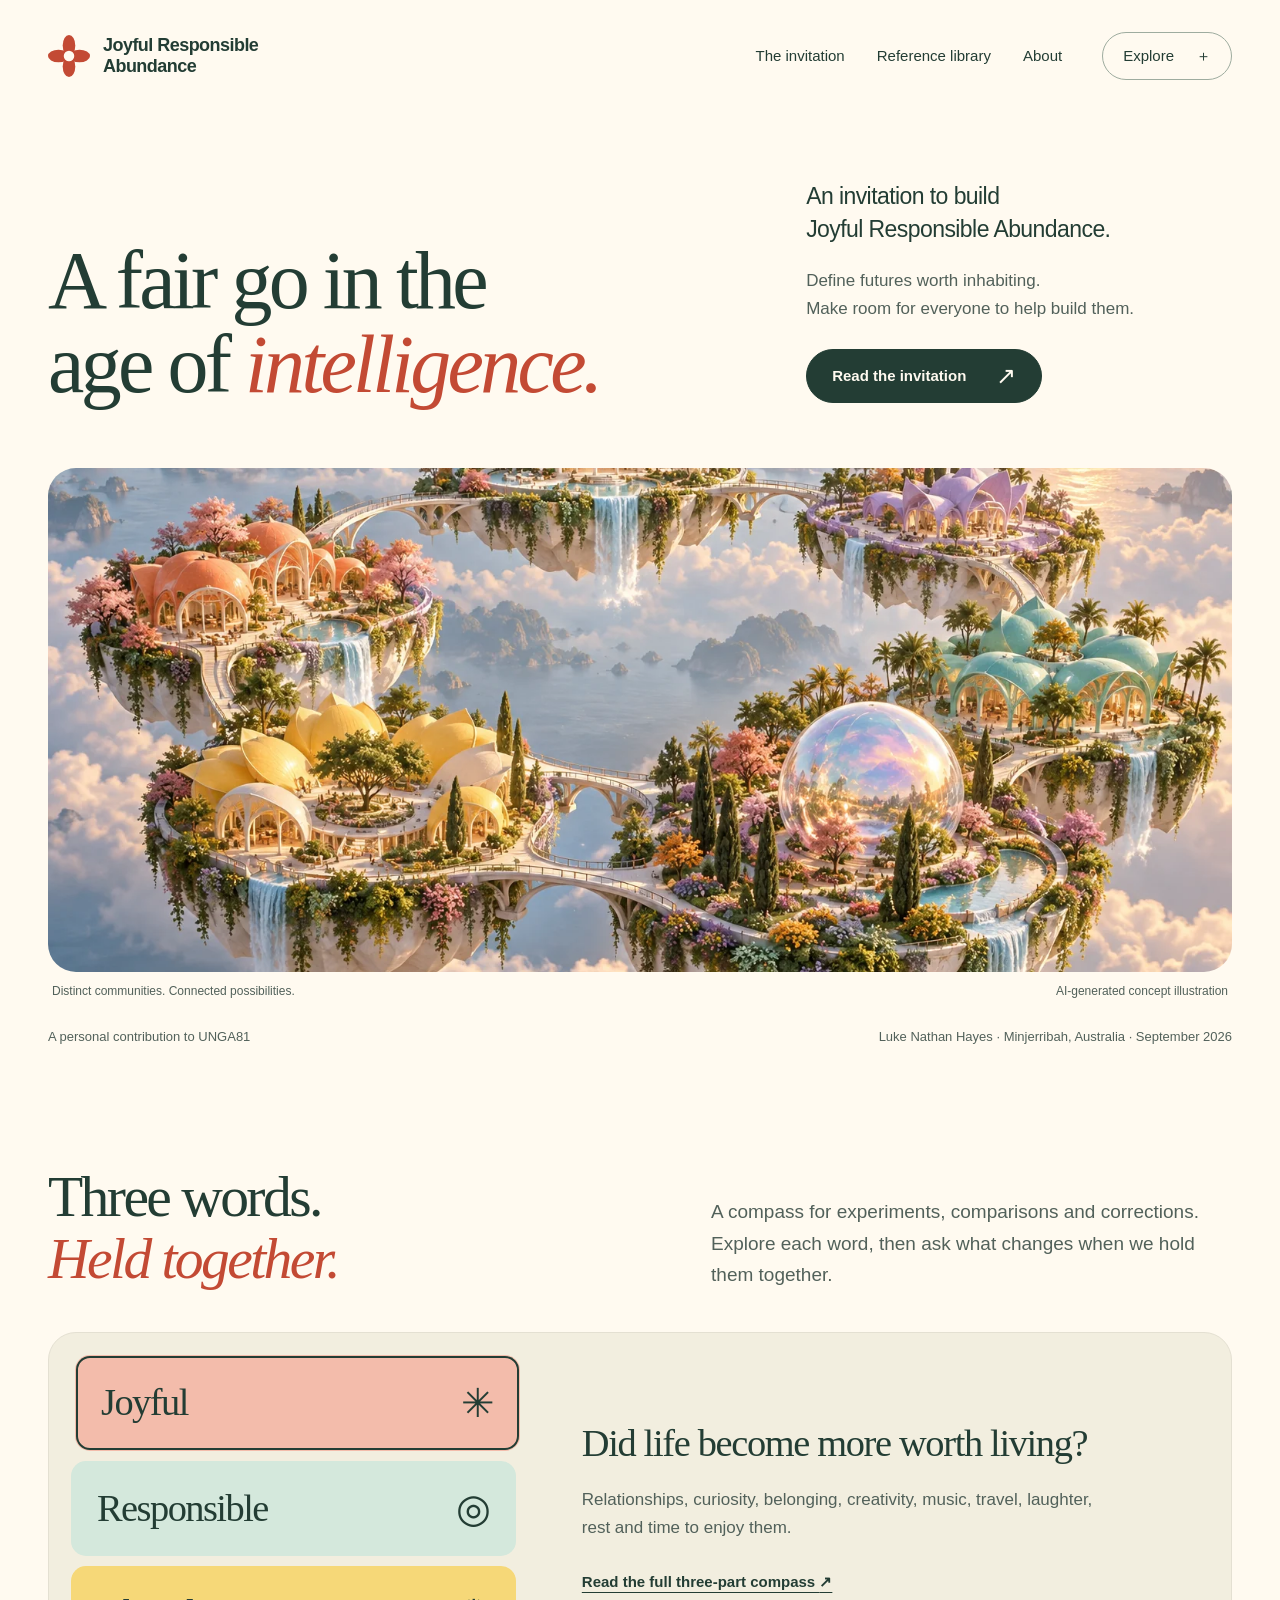
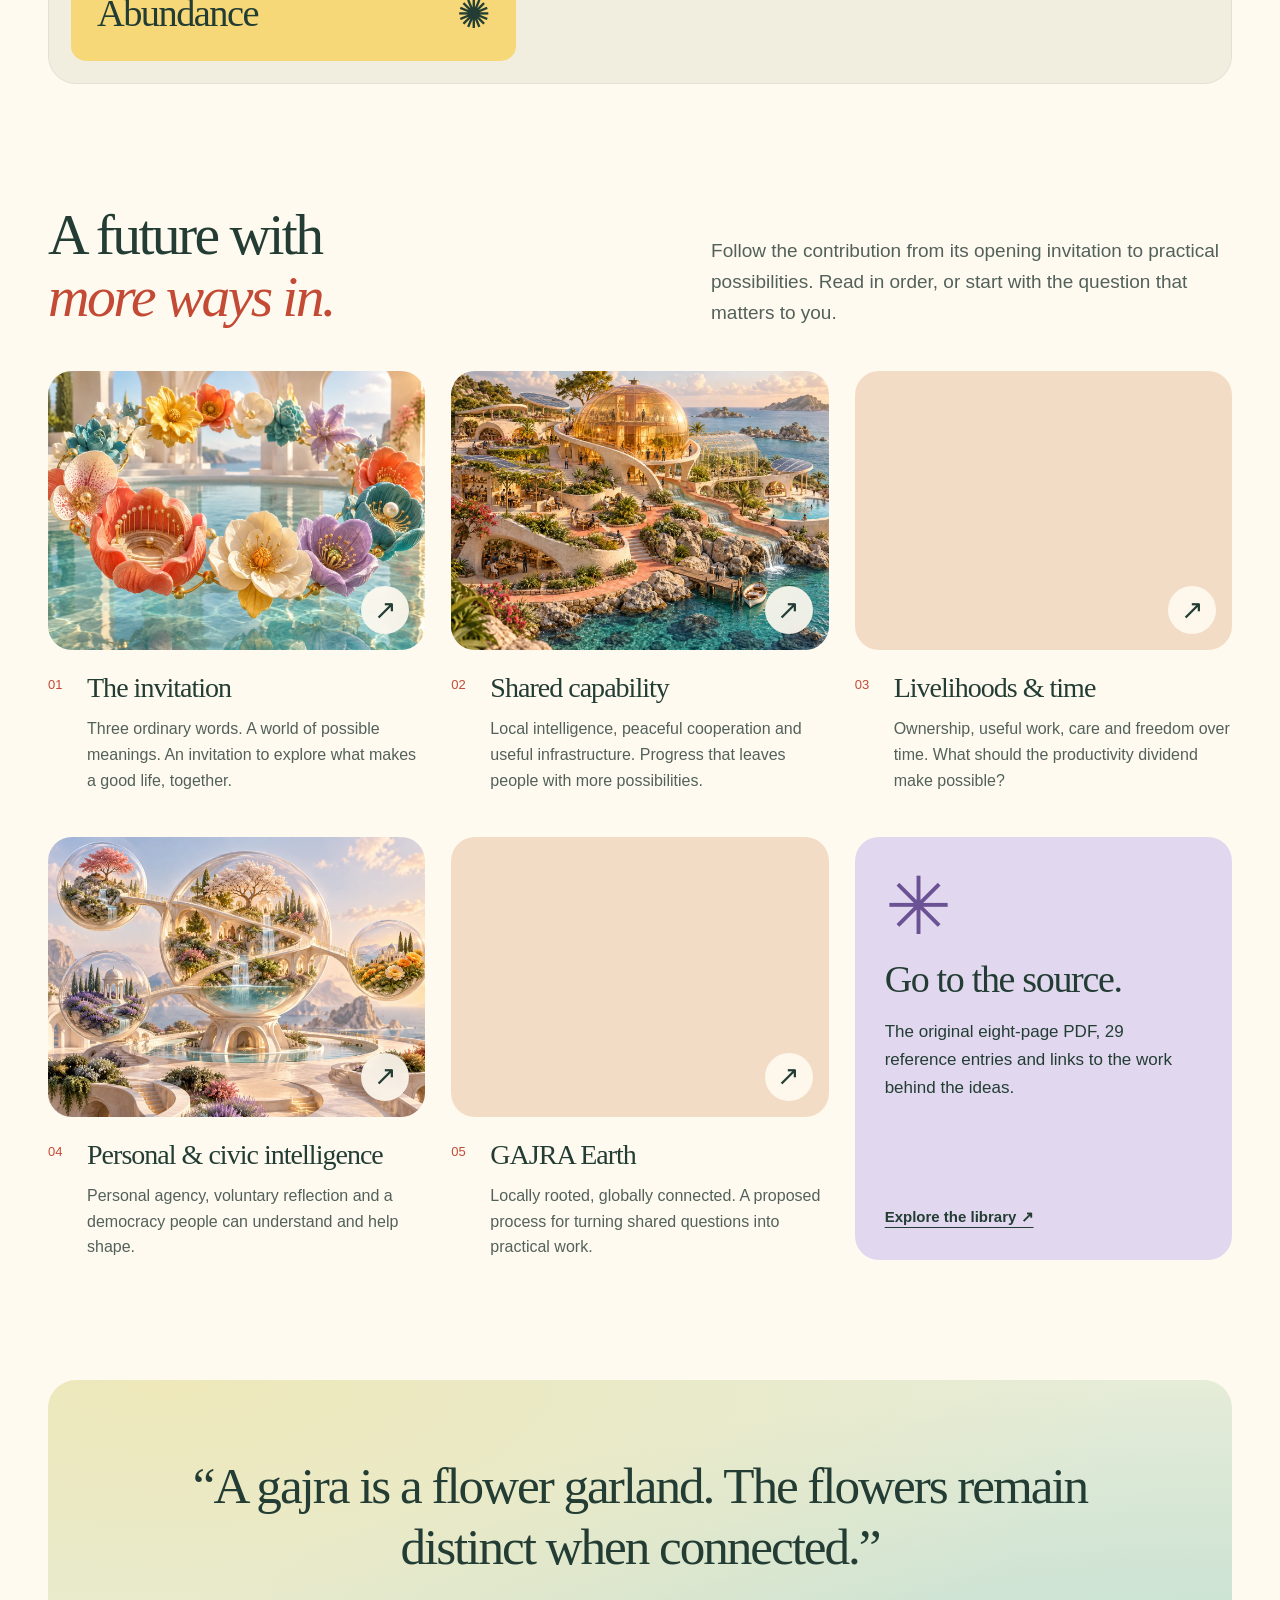
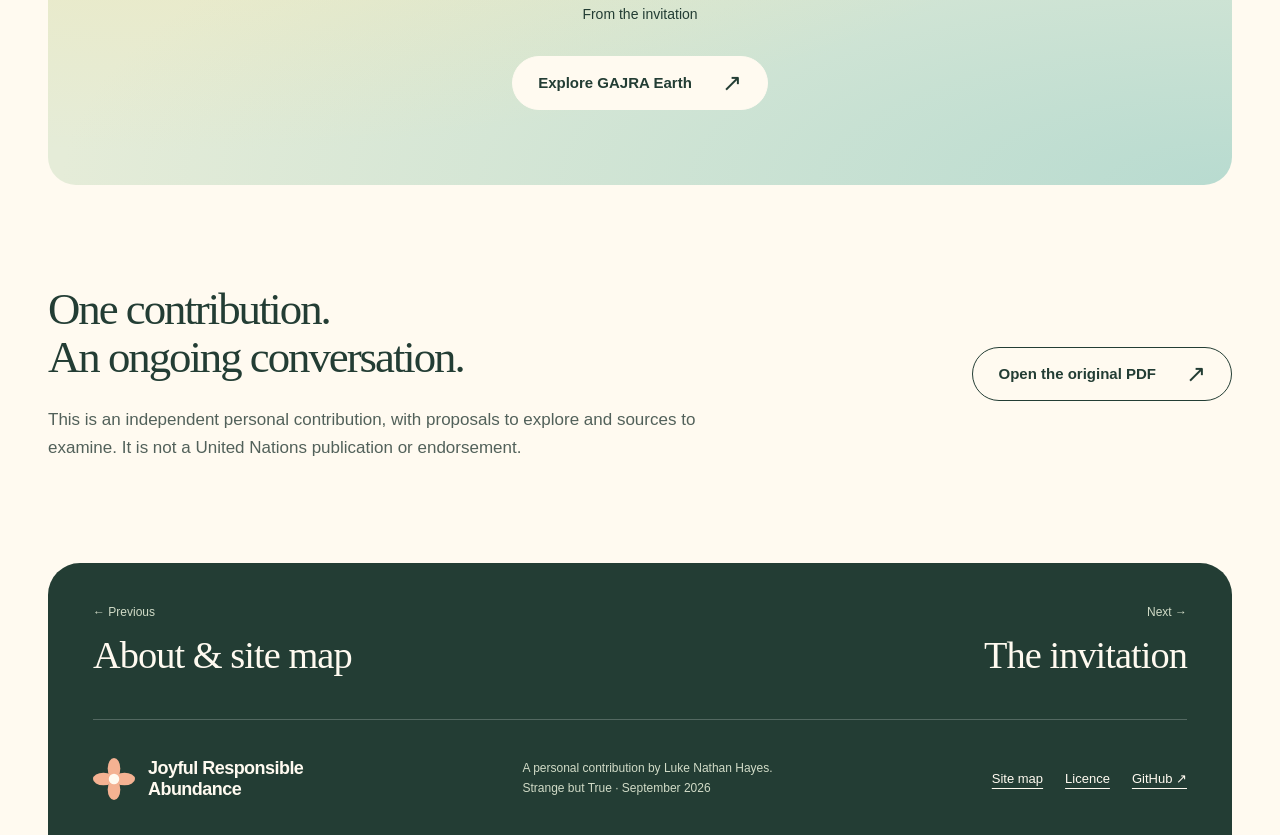
==== index.html @ e9eda37c "Build eight-page illustrated edition and searchable reference library" ====
<!doctype html>
<html lang="en-AU"><head><meta charset="utf-8"><meta name="viewport" content="width=device-width, initial-scale=1"><meta name="theme-color" content="#fffaf0"><title>A fair go in the age of intelligence | Joyful Responsible Abundance</title><meta name="description" content="An invitation to build Joyful Responsible Abundance. A personal contribution to UNGA81 by Luke Nathan Hayes."><link rel="canonical" href="https://auraofintelligence.github.io/UNGA81-Luke-Hayes/"><meta property="og:type" content="website"><meta property="og:title" content="A fair go in the age of intelligence"><meta property="og:description" content="An invitation to build Joyful Responsible Abundance. A personal contribution to UNGA81 by Luke Nathan Hayes."><meta property="og:url" content="https://auraofintelligence.github.io/UNGA81-Luke-Hayes/"><meta property="og:image" content="https://auraofintelligence.github.io/UNGA81-Luke-Hayes/assets/images/social.jpg"><meta property="og:image:alt" content="An imagined garland of garden islands connected by bridges"><meta name="twitter:card" content="summary_large_image"><link rel="icon" href="assets/favicon.svg" type="image/svg+xml"><link rel="stylesheet" href="assets/site.css"><script src="assets/site.js" defer></script><script type="application/ld+json">{"@context": "https://schema.org", "@type": "WebPage", "name": "A fair go in the age of intelligence", "url": "https://auraofintelligence.github.io/UNGA81-Luke-Hayes/index.html", "description": "An invitation to build Joyful Responsible Abundance. A personal contribution to UNGA81 by Luke Nathan Hayes.", "inLanguage": "en-AU", "author": {"@type": "Person", "name": "Luke Nathan Hayes"}, "isPartOf": {"@type": "WebSite", "name": "Joyful Responsible Abundance", "url": "https://auraofintelligence.github.io/UNGA81-Luke-Hayes/"}}</script></head><body id="top" class="page-index"><a class="skip-link" href="#main">Skip to content</a><div class="reading-progress" aria-hidden="true"></div><header class="site-header wrap"><a class="brand" href="index.html" aria-label="Joyful Responsible Abundance home"><svg viewBox="0 0 40 40" aria-hidden="true"><g fill="currentColor"><ellipse cx="20" cy="10" rx="6" ry="10"/><ellipse cx="20" cy="30" rx="6" ry="10"/><ellipse cx="10" cy="20" rx="10" ry="6"/><ellipse cx="30" cy="20" rx="10" ry="6"/></g><circle cx="20" cy="20" r="5" fill="#fffaf0"/></svg><span>Joyful Responsible<br>Abundance</span></a><nav class="desktop-nav" aria-label="Main"><a href="invitation.html" >The invitation</a><a href="library.html" >Reference library</a><a href="about.html" >About</a></nav><details class="site-menu"><summary>Explore <span aria-hidden="true">＋</span></summary><nav aria-label="All pages"><a href="index.html" aria-current="page">Overview</a><a href="invitation.html">The invitation</a><a href="capability.html">Shared capability</a><a href="livelihoods.html">Livelihoods &amp; time</a><a href="intelligence.html">Personal &amp; civic intelligence</a><a href="futures.html">GAJRA Earth</a><a href="library.html">Reference library</a><a href="about.html">About &amp; site map</a></nav></details></header><main id="main"><section class="home-intro wrap"><div><h1>A fair go in the<br>age of <em>intelligence.</em></h1></div><div class="intro-note"><p class="lead">An invitation to build<br><strong>Joyful Responsible Abundance.</strong></p><p>Define futures worth inhabiting.<br>Make room for everyone to help build them.</p><a class="button" href="invitation.html">Read the invitation <span aria-hidden="true">↗</span></a></div></section><figure class="hero-art wrap home-art"><img class="" src="assets/images/index-1536.webp" srcset="assets/images/index-768.webp 768w, assets/images/index-1536.webp 1536w" sizes="(max-width: 760px) 100vw, 92vw" width="1536" height="1024" alt="Imagined garden islands linked by flowing bridges around a luminous sphere, in a calm sunlit sea." fetchpriority="high" decoding="async"><figcaption><span>Distinct communities. Connected possibilities.</span><span>AI-generated concept illustration</span></figcaption></figure><div class="byline wrap"><span>A personal contribution to UNGA81</span><span>Luke Nathan Hayes · Minjerribah, Australia · September 2026</span></div><section class="compass-section wrap" aria-labelledby="compass-title"><div class="section-heading"><h2 id="compass-title">Three words.<br><em>Held together.</em></h2><p>A compass for experiments, comparisons and corrections. Explore each word, then ask what changes when we hold them together.</p></div><div class="compass"><div class="compass-controls" aria-label="Explore the three words"><button class="compass-button joyful" data-word="joyful" aria-pressed="true">Joyful <span aria-hidden="true">✳</span></button><button class="compass-button responsible" data-word="responsible" aria-pressed="false">Responsible <span aria-hidden="true">◎</span></button><button class="compass-button abundance" data-word="abundance" aria-pressed="false">Abundance <span aria-hidden="true">✺</span></button></div><div class="compass-answer" aria-live="polite"><p id="compass-question">Did life become more worth living?</p><p id="compass-detail">Relationships, curiosity, belonging, creativity, music, travel, laughter, rest and time to enjoy them.</p><a class="text-link" href="invitation.html#a-three-part-compass">Read the full three-part compass <span aria-hidden="true">↗</span></a></div></div><noscript><p>Responsible: did we take responsibility for the consequences? Abundance: did useful capability become more abundant and more widely shared?</p></noscript></section><section class="wrap journey" id="explore"><div class="section-heading"><h2>A future with<br><em>more ways in.</em></h2><p>Follow the contribution from its opening invitation to practical possibilities. Read in order, or start with the question that matters to you.</p></div><div class="chapter-grid"><a class="chapter-card" href="invitation.html"><div class="card-art"><img class="" src="assets/images/invitation-1536.webp" srcset="assets/images/invitation-768.webp 768w, assets/images/invitation-1536.webp 1536w" sizes="(max-width: 760px) 100vw, 92vw" width="1536" height="1024" alt="A garland of distinct coral, yellow, white, turquoise and lilac flowers suspended above water." loading="lazy" decoding="async"><span class="circle-arrow" aria-hidden="true">↗</span></div><div class="card-copy"><span class="chapter-number">01</span><h3>The invitation</h3><p>Three ordinary words. A world of possible meanings. An invitation to explore what makes a good life, together.</p></div></a><a class="chapter-card" href="capability.html"><div class="card-art"><img class="" src="assets/images/capability-1536.webp" srcset="assets/images/capability-768.webp 768w, assets/images/capability-1536.webp 1536w" sizes="(max-width: 760px) 100vw, 92vw" width="1536" height="1024" alt="An imagined coastal computing pavilion beside greenhouses, gardens and pools connected by warm-water channels." loading="lazy" decoding="async"><span class="circle-arrow" aria-hidden="true">↗</span></div><div class="card-copy"><span class="chapter-number">02</span><h3>Shared capability</h3><p>Local intelligence, peaceful cooperation and useful infrastructure. Progress that leaves people with more possibilities.</p></div></a><a class="chapter-card" href="livelihoods.html"><div class="card-art"><img class="" src="assets/images/livelihoods-1536.webp" srcset="assets/images/livelihoods-768.webp 768w, assets/images/livelihoods-1536.webp 1536w" sizes="(max-width: 760px) 100vw, 92vw" width="1536" height="1024" alt="A joyful imagined neighbourhood with a workshop, garden, shared table and a golden wheel marking time." loading="lazy" decoding="async"><span class="circle-arrow" aria-hidden="true">↗</span></div><div class="card-copy"><span class="chapter-number">03</span><h3>Livelihoods &amp; time</h3><p>Ownership, useful work, care and freedom over time. What should the productivity dividend make possible?</p></div></a><a class="chapter-card" href="intelligence.html"><div class="card-art"><img class="" src="assets/images/intelligence-1536.webp" srcset="assets/images/intelligence-768.webp 768w, assets/images/intelligence-1536.webp 1536w" sizes="(max-width: 760px) 100vw, 92vw" width="1536" height="1024" alt="Separate transparent spheres containing gardens and community spaces, connected by delicate pathways." loading="lazy" decoding="async"><span class="circle-arrow" aria-hidden="true">↗</span></div><div class="card-copy"><span class="chapter-number">04</span><h3>Personal &amp; civic intelligence</h3><p>Personal agency, voluntary reflection and a democracy people can understand and help shape.</p></div></a><a class="chapter-card" href="futures.html"><div class="card-art"><img class="" src="assets/images/futures-1536.webp" srcset="assets/images/futures-768.webp 768w, assets/images/futures-1536.webp 1536w" sizes="(max-width: 760px) 100vw, 92vw" width="1536" height="1024" alt="Three colourful arches in a coastal amphitheatre where people gather among flowers." loading="lazy" decoding="async"><span class="circle-arrow" aria-hidden="true">↗</span></div><div class="card-copy"><span class="chapter-number">05</span><h3>GAJRA Earth</h3><p>Locally rooted, globally connected. A proposed process for turning shared questions into practical work.</p></div></a><a class="library-card" href="library.html"><span class="big-flower" aria-hidden="true">✳</span><h3>Go to the source.</h3><p>The original eight-page PDF, 29 reference entries and links to the work behind the ideas.</p><span class="text-link">Explore the library ↗</span></a></div></section><section class="quote-panel wrap"><blockquote>“A gajra is a flower garland. The flowers remain distinct when connected.”</blockquote><p>From the invitation</p><a class="button pale" href="futures.html">Explore GAJRA Earth <span aria-hidden="true">↗</span></a></section><section class="source-strip wrap"><div><h2>One contribution.<br>An ongoing conversation.</h2><p>This is an independent personal contribution, with proposals to explore and sources to examine. It is not a United Nations publication or endorsement.</p></div><a class="button outline" href="documents/UNGA81_Joyful_Responsible_Abundance_Refined.pdf">Open the original PDF <span aria-hidden="true">↗</span></a></section></main><footer class="wrap footer"><nav class="page-turns" aria-label="Previous and next pages"><a href="about.html"><small>← Previous</small><span>About &amp; site map</span></a><a href="invitation.html"><small>Next →</small><span>The invitation</span></a></nav><div class="footer-base"><a class="brand" href="index.html"><svg viewBox="0 0 40 40" aria-hidden="true"><g fill="currentColor"><ellipse cx="20" cy="10" rx="6" ry="10"/><ellipse cx="20" cy="30" rx="6" ry="10"/><ellipse cx="10" cy="20" rx="10" ry="6"/><ellipse cx="30" cy="20" rx="10" ry="6"/></g><circle cx="20" cy="20" r="5" fill="#fffaf0"/></svg><span>Joyful Responsible<br>Abundance</span></a><p>A personal contribution by Luke Nathan Hayes.<br>Strange but True · September 2026</p><nav aria-label="Footer"><a href="about.html#site-map">Site map</a><a href="about.html#licence">Licence</a><a href="https://github.com/auraofintelligence/UNGA81-Luke-Hayes">GitHub ↗</a></nav></div></footer><a href="#top" class="back-top" aria-label="Back to top"><span aria-hidden="true">↑</span><span class="top-label">Top</span></a></body></html>
---- assets/site.css ----
@charset "UTF-8";
:root{--paper:#fffaf0;--ink:#233d34;--muted:#52615a;--coral:#c34a34;--yellow:#f6d878;--mint:#d4e8dc;--lilac:#e1d8ef;--line:#d9dbcc;--serif:Georgia,'Times New Roman',serif;--sans:'Segoe UI',Arial,sans-serif;--radius:28px}
*{box-sizing:border-box}html{scroll-behavior:smooth;scroll-padding-top:110px}body{margin:0;background:var(--paper);color:var(--ink);font:17px/1.65 var(--sans);-webkit-font-smoothing:antialiased}a{color:inherit;text-underline-offset:5px;text-decoration-thickness:1px}a:hover{text-decoration-color:var(--coral)}button,input,select{font:inherit}button,summary{cursor:pointer}button{color:inherit}img{display:block;max-width:100%;height:auto}svg{display:block}h1,h2,h3,p,figure{margin:0}h1,h2,h3{line-height:1.08;font-weight:400;letter-spacing:-.045em}h1,h2{font-family:var(--serif)}h1{font-size:clamp(3.2rem,6.5vw,6.8rem)}h2{font-size:clamp(2.4rem,4.5vw,4.3rem)}h3{font-size:1.6rem;letter-spacing:-.035em}em{font-weight:400;color:var(--coral)}p+p{margin-top:1.15em}::selection{background:#f7c876;color:#233d34}[hidden]{display:none!important}.wrap{width:min(1400px,calc(100% - 96px));margin-inline:auto}.skip-link{position:fixed;left:20px;top:-100px;background:var(--ink);color:white;padding:12px 24px;z-index:100}.skip-link:focus{top:10px}:focus-visible{outline:3px solid #8060a9;outline-offset:5px}.reading-progress{height:3px;position:fixed;top:0;left:0;right:0;z-index:90;background:var(--coral);transform:scaleX(0);transform-origin:left}.site-header{position:relative;height:112px;display:flex;align-items:center;gap:40px;z-index:40}.brand{display:flex;align-items:center;gap:13px;text-decoration:none;line-height:1.15;font-weight:650;letter-spacing:-.03em;font-size:18px}.brand svg{width:42px;height:42px;color:var(--coral);flex-shrink:0}.desktop-nav{display:flex;gap:32px;margin-left:auto;font-size:15px}.desktop-nav a{text-decoration:none}.desktop-nav a:hover,.desktop-nav [aria-current]{color:var(--coral)}.site-menu{position:relative;font-size:15px}.site-menu summary{list-style:none;border:1px solid #9eac9f;border-radius:40px;padding:11px 20px;display:flex;gap:22px;align-items:center}.site-menu summary::-webkit-details-marker{display:none}.site-menu summary:hover{background:#f1eadc}.site-menu[open] summary{background:var(--ink);color:white}.site-menu nav{position:absolute;right:0;top:62px;width:320px;max-width:calc(100vw - 40px);padding:14px;border-radius:24px;background:var(--paper);border:1px solid var(--line);box-shadow:0 20px 80px #233d3425;display:grid}.site-menu nav a{padding:10px 14px;border-radius:10px;text-decoration:none}.site-menu nav a:hover,.site-menu nav [aria-current]{background:#e5eddf;color:#233d34}.home-intro{display:grid;grid-template-columns:1.6fr 1fr;gap:6vw;padding:68px 0 60px;align-items:end}.home-intro h1{font-size:clamp(3.3rem,6.4vw,6.4rem);line-height:1.03}.home-intro em{display:inline-block}.intro-note{padding:0 0 5px 0;max-width:410px}.intro-note .lead{font-size:23px;line-height:1.45;letter-spacing:-.025em}.lead strong{font-weight:500}.intro-note>p:nth-child(2){margin:20px 0 26px;color:var(--muted);font-size:17px}.button{display:inline-flex;align-items:center;justify-content:space-between;gap:30px;padding:14px 25px;border:1px solid var(--ink);border-radius:100px;background:var(--ink);color:var(--paper);text-decoration:none;font-size:15px;font-weight:600;line-height:1.4;transition:transform .2s,box-shadow .2s,background .2s}.button:hover{transform:translateY(-3px);box-shadow:0 8px 24px #233d3420;background:#38574a}.button>span{font-size:24px;font-weight:400;line-height:1}.button.outline{background:transparent;color:var(--ink)}.button.outline:hover{background:#e9ebda}.button.pale{background:var(--paper);color:var(--ink);border-color:var(--paper)}.hero-art{position:relative}.hero-art>img{width:100%;aspect-ratio:2.7;object-fit:cover;border-radius:var(--radius)}.home-art>img{aspect-ratio:2.35;object-position:center 52%}.hero-art figcaption{font-size:12px;color:var(--muted);padding:10px 4px;display:flex;justify-content:space-between;gap:12px}.byline{display:flex;justify-content:space-between;gap:20px;padding-top:15px;color:var(--muted);font-size:13px}.section-heading{display:grid;grid-template-columns:1fr 1fr;gap:12%;align-items:end;margin-bottom:42px}.section-heading>p{font-size:19px;max-width:550px;color:var(--muted)}.compass-section{padding-top:118px}.compass{display:grid;grid-template-columns:1fr 1.5fr;background:#f2eedf;border-radius:var(--radius);padding:22px;gap:26px;border:1px solid #e4e0d2}.compass-controls{display:grid;gap:10px}.compass-button{border:1px solid transparent;border-radius:15px;font-family:var(--serif);font-size:clamp(1.8rem,3vw,2.8rem);padding:15px 25px;display:flex;justify-content:space-between;align-items:center;letter-spacing:-.04em;transition:transform .2s,box-shadow .2s}.compass-button span{font-family:var(--sans);font-size:40px;line-height:1}.joyful{background:#f3bcab}.responsible{background:var(--mint)}.abundance{background:var(--yellow)}.compass-button[aria-pressed=true]{box-shadow:inset 0 0 0 2px var(--ink);transform:translateX(4px)}.compass-answer{padding:30px 40px;align-self:center}.compass-answer>p:first-child{font-family:var(--serif);font-size:clamp(1.8rem,3vw,2.9rem);line-height:1.18;letter-spacing:-.035em}.compass-answer>p:nth-child(2){max-width:540px;color:var(--muted)}.text-link{display:inline-block;font-size:15px;font-weight:600}.compass-answer .text-link{margin-top:28px}.journey{padding-top:120px}.chapter-grid{display:grid;grid-template-columns:repeat(3,1fr);gap:44px 26px}.chapter-card{display:block;text-decoration:none;min-width:0}.card-art{position:relative;border-radius:24px;overflow:hidden;background:#f3dcc5}.card-art>img{width:100%;aspect-ratio:1.35;object-fit:cover;transition:transform .6s}.circle-arrow{position:absolute;right:16px;bottom:16px;width:48px;height:48px;border-radius:50%;background:#fffaf0e8;display:grid;place-items:center;font-size:27px;backdrop-filter:blur(8px);transition:transform .2s}.chapter-card:hover .card-art>img{transform:scale(1.04)}.chapter-card:hover .circle-arrow{transform:rotate(45deg)}.card-copy{position:relative;padding:23px 0 0 39px}.chapter-number{position:absolute;left:0;top:24px;font-size:13px;color:var(--coral)}.card-copy h3{font-family:var(--serif);font-size:28px;margin-bottom:13px}.card-copy p{color:var(--muted);font-size:16px;line-height:1.6}.library-card{padding:30px;border-radius:24px;background:var(--lilac);text-decoration:none;display:flex;flex-direction:column;align-items:flex-start;min-height:320px;position:relative;overflow:hidden}.library-card h3{font-family:var(--serif);font-size:38px;margin:12px 0 18px}.library-card p{max-width:290px}.library-card .text-link{margin-top:auto;padding-top:22px;text-decoration:underline}.big-flower{font-size:80px;line-height:1;color:#6b5294}.quote-panel{margin-top:120px;padding:75px 9%;border-radius:var(--radius);background:#e5ecd8;text-align:center;background-image:radial-gradient(ellipse at 10% 0%,#f7e49b80,transparent 65%),radial-gradient(ellipse at 100% 100%,#b8dbd0,transparent 70%)}blockquote{font:clamp(2rem,4vw,3.8rem)/1.2 var(--serif);letter-spacing:-.04em;margin:0}.quote-panel>p{margin:25px 0 30px;font-size:14px}.source-strip{padding:100px 0;display:flex;align-items:center;justify-content:space-between;gap:60px}.source-strip h2{font-size:clamp(2rem,3.5vw,3.4rem)}.source-strip p{margin-top:25px;max-width:650px;color:var(--muted)}.source-strip>.button{flex-shrink:0}.page-intro{padding:65px 0 52px;display:grid;grid-template-columns:1.3fr 1fr;gap:9%;align-items:end}.page-intro h1{font-size:clamp(3rem,5.6vw,5.9rem);max-width:800px}.page-intro .lead{font-size:21px;color:var(--muted);padding-bottom:5px;max-width:460px}.reading-layout{display:grid;grid-template-columns:260px minmax(0,740px);justify-content:space-between;gap:70px;padding:80px 5% 100px 0}.contents{position:sticky;top:36px;align-self:start;font-size:14px;max-height:calc(100vh - 70px);overflow:auto;padding:8px}.contents details summary{font-size:18px;font-weight:600;list-style:none;padding-bottom:18px}.contents nav{display:grid;gap:3px}.contents nav a{text-decoration:none;padding:7px 12px;border-radius:10px;line-height:1.45}.contents nav a:hover,.contents nav [aria-current]{background:#e7ecd9;color:#284b39}.contents>p{font-size:12px;color:var(--muted);margin:24px 12px 8px}.contents>.text-link{margin-left:12px;font-size:13px}.prose{font-size:19px;line-height:1.85}.prose p{margin-bottom:1.15em}.prose p+p{margin-top:0}.reading-section{margin-bottom:64px;scroll-margin-top:40px}.prose h2{font-size:clamp(2rem,3.2vw,3.1rem);margin-bottom:28px;line-height:1.14;letter-spacing:-.035em}.prose ul,.prose ol{padding-left:26px;margin:28px 0}.prose li{padding-left:8px;margin-bottom:13px}.prose li::marker{color:var(--coral);font-weight:600}.reading-section:first-child p:first-of-type{font-size:21px}.editorial-note{font:14px/1.7 var(--sans);padding:20px 24px;background:#efe6f5;border-radius:15px;margin:0 0 26px;color:#49385c}.editorial-note strong{display:block}.related{background:#eef0df;padding:30px;border-radius:24px}.related h2{font-size:31px;margin-bottom:12px}.related p{font-size:15px}.reference-links{display:flex;flex-wrap:wrap;gap:9px}.reference-pill{font-size:13px;line-height:1.5;border:1px solid #bdcbb7;padding:8px 13px;border-radius:15px;text-decoration:none;background:#fffaf0a6}.reference-pill:hover{background:white}.page-capability{--coral:#23655c}.page-livelihoods{--coral:#a33c36}.page-intelligence{--coral:#715393}.page-futures{--coral:#ba5036}.document-feature{margin-top:70px;padding:55px 8%;background:#efe9dd;border-radius:28px;display:grid;grid-template-columns:1.4fr 1fr;gap:70px;align-items:center}.document-feature h2{font-size:clamp(2rem,4vw,3.8rem);margin-bottom:26px}.document-feature p{color:var(--muted)}.document-feature .button{margin:26px 20px 10px 0}.document-cover{background:#fffaf0;padding:28px 30px;max-width:300px;aspect-ratio:.72;box-shadow:5px 10px 0 #d9d3c5,10px 16px 22px #233d3420;transform:rotate(4deg);display:flex;flex-direction:column;gap:30px}.document-cover>svg{width:35px;color:var(--coral)}.document-cover>span{font:35px/1.1 var(--serif);letter-spacing:-.035em}.document-cover>small{font-size:11px;line-height:1.5;margin-top:auto}.library-section{padding-top:100px}.library-intro{max-width:930px;color:var(--muted);margin-bottom:35px}.library-tools{display:grid;grid-template-columns:2fr 1.1fr 1fr auto;gap:16px;padding:22px;background:#ecefe3;border-radius:20px;align-items:end}.library-tools label{display:block;font-size:13px;font-weight:600;margin-bottom:8px}.library-tools input,.library-tools select{width:100%;min-width:0;background:var(--paper);border:1px solid #9eac9f;border-radius:12px;padding:13px;color:var(--ink);font-size:15px;height:50px}.library-tools .button{height:50px}#result-count{font-size:14px;margin:22px 0}.reference-grid{display:grid;grid-template-columns:1fr 1fr;gap:22px}.reference-card{border:1px solid var(--line);border-radius:22px;padding:30px;position:relative;scroll-margin-top:35px;background:#fffdf6;transition:box-shadow .2s,transform .2s;overflow-wrap:anywhere}.reference-card:target{border:2px solid var(--coral);background:#fff4dc}.reference-card:hover{box-shadow:0 10px 30px #233d3408}.ref-top{display:flex;align-items:center;justify-content:space-between;margin-bottom:22px;gap:15px}.ref-number{font:36px var(--serif);color:var(--coral)}.status{font-size:12px;border-radius:100px;padding:5px 11px;background:#deecdf;color:#305442}.status.pending{background:#f4e3b6;color:#695010}.reference-card h3{font:28px/1.2 var(--serif);letter-spacing:-.03em;margin-bottom:18px}.source-description{font-size:16px;line-height:1.7}.reference-note{font-size:13px;color:var(--muted);padding:14px 16px;background:#f0f0e6;border-radius:12px;margin-top:20px}.source-links{display:grid;gap:12px;margin-top:25px;padding-bottom:24px}.permalink{position:absolute;bottom:18px;right:25px;font-size:12px;color:var(--muted)}.empty-state{padding:60px;background:#f1ebdf;border-radius:24px;text-align:center}.empty-state h3{font:32px var(--serif);margin-bottom:15px}.about-grid{display:grid;grid-template-columns:1.2fr 1fr;gap:10%;padding:90px 0}.about-grid h2{font-size:clamp(2rem,3.6vw,3.6rem);margin-bottom:25px}.about-grid .lead{font-size:23px}.about-grid p{color:var(--muted)}.about-grid .text-link{margin-top:22px}.about-card{padding:38px;background:#e6ebdc;border-radius:24px;align-self:start}.about-card h2{font-size:35px}.about-card .button{margin-top:28px}.about-card .text-link{display:block}.site-map{padding-top:10px;padding-bottom:20px}.site-map>p{margin:20px 0 35px;color:var(--muted)}.map-links{display:grid;grid-template-columns:1fr 1fr;gap:0 60px}.map-links>a{display:flex;gap:20px;border-top:1px solid var(--line);padding:24px 0;text-decoration:none}.map-links>a>span:first-child{font-size:13px;color:var(--coral);padding-top:4px}.map-links>a>span:last-child{margin-left:auto}.map-links h3{font:26px var(--serif);margin-bottom:10px}.map-links p{font-size:14px;color:var(--muted)}.map-links a:hover h3{text-decoration:underline}.licence-section{padding:0 0 100px}.licence-details{margin-top:30px;border:1px solid var(--line);border-radius:20px;padding:25px}.licence-details summary{font-size:20px;font-weight:600}.licence-details .prose{max-width:760px;margin:35px auto 0;font-size:17px}.licence-details h3{font:28px var(--serif);margin:30px 0 18px}.licence-details p{overflow-wrap:anywhere}.footer{background:var(--ink);color:var(--paper);border-radius:32px 32px 0 0;padding:40px 45px 35px}.page-turns{display:grid;grid-template-columns:1fr 1fr;gap:60px;border-bottom:1px solid #ffffff38;padding-bottom:42px}.page-turns a{display:grid;gap:12px;text-decoration:none}.page-turns a:last-child{text-align:right}.page-turns small{font-size:12px;color:#d1dbc7}.page-turns span{font:clamp(1.6rem,3vw,2.6rem)/1.1 var(--serif);letter-spacing:-.025em}.page-turns a:hover span{color:#f6d878}.footer-base{display:flex;gap:35px;align-items:center;justify-content:space-between;padding-top:38px}.footer .brand svg{color:#f4b292}.footer-base>p{font-size:12px;color:#d1dbc7}.footer-base nav{display:flex;flex-wrap:wrap;gap:22px;font-size:13px}.back-top{position:fixed;right:20px;bottom:20px;z-index:35;display:flex;align-items:center;gap:8px;padding:10px 16px;border:1px solid #c6cbbd;border-radius:50px;background:#fffaf0ed;backdrop-filter:blur(12px);color:var(--ink);box-shadow:0 5px 25px #233d3420;text-decoration:none;opacity:0;pointer-events:none;transform:translateY(15px);transition:opacity .2s,transform .2s}.back-top.visible,.back-top:focus{opacity:1;pointer-events:auto;transform:none}.back-top>span:first-child{font-size:22px}.top-label{font-size:12px}
@media(min-width:1600px){.home-intro h1{font-size:108px}}
@media(max-width:1100px){.wrap{width:calc(100% - 56px)}.site-header{gap:22px}.desktop-nav{gap:20px}.home-intro{gap:5%;grid-template-columns:1.45fr 1fr}.intro-note .lead{font-size:20px}.home-intro h1{font-size:6.6vw}.chapter-grid{grid-template-columns:repeat(2,1fr)}.reading-layout{grid-template-columns:220px minmax(0,1fr);gap:35px;padding-right:0}.library-tools{grid-template-columns:1fr 1fr}.library-tools>.button{justify-self:start}.footer-base{flex-wrap:wrap}.compass-answer{padding:20px}.source-strip{gap:30px}.document-feature{gap:40px}.page-intro{gap:6%}.document-cover>span{font-size:30px}}
@media(max-width:760px){.wrap{width:calc(100% - 36px)}.site-header{height:88px;gap:15px;justify-content:space-between}.brand{font-size:15px;gap:10px}.brand svg{width:34px;height:34px}.desktop-nav{display:none}.site-menu summary{padding:9px 14px;gap:14px;font-size:13px}.site-menu nav{top:54px}.home-intro{grid-template-columns:1fr;gap:28px;padding:37px 0 33px}.home-intro h1{font-size:clamp(44px,9.3vw,68px);line-height:1.08;letter-spacing:-.055em}.intro-note{max-width:none}.intro-note .lead{font-size:20px}.intro-note .lead br{display:none}.intro-note>p:nth-child(2){font-size:15px;margin:15px 0 22px}.hero-art>img{aspect-ratio:1.45;border-radius:20px}.home-art>img{aspect-ratio:1.18;object-position:center}.hero-art figcaption{font-size:10px;padding:8px 1px}.home-art figcaption{display:block}.home-art figcaption span:first-child{display:none}.byline{display:block;font-size:11px;padding-top:8px}.byline>span{display:block}.section-heading{grid-template-columns:1fr;gap:24px;margin-bottom:28px}.section-heading>p{font-size:16px}.section-heading h2{font-size:43px}.compass-section{padding-top:70px}.compass{grid-template-columns:1fr;padding:14px;gap:8px}.compass-controls{grid-template-columns:1fr;gap:8px}.compass-button{font-size:30px;padding:10px 20px}.compass-button span{font-size:31px}.compass-button[aria-pressed=true]{transform:none}.compass-answer{padding:25px 13px 22px}.compass-answer>p:first-child{font-size:31px}.compass-answer>p:nth-child(2){font-size:16px}.compass-answer .text-link{font-size:13px}.journey{padding-top:75px}.chapter-grid{gap:30px 16px}.card-art{border-radius:17px}.card-art>img{aspect-ratio:1}.circle-arrow{width:36px;height:36px;right:10px;bottom:10px;font-size:22px}.card-copy{padding:14px 0 0}.chapter-number{position:static;display:block;font-size:11px;margin-bottom:7px}.card-copy h3{font-size:24px;line-height:1.1;margin-bottom:9px}.card-copy p{font-size:14px}.library-card{padding:20px;border-radius:17px;min-height:unset}.big-flower{font-size:55px}.library-card h3{font-size:31px}.library-card p{font-size:14px}.library-card .text-link{font-size:13px}.quote-panel{margin-top:70px;padding:45px 25px}.quote-panel blockquote{font-size:33px}.source-strip{padding:70px 0;display:block}.source-strip>.button{margin-top:28px}.page-intro{padding:35px 0 30px;grid-template-columns:1fr;gap:25px}.page-intro h1{font-size:clamp(44px,9vw,65px)}.page-intro .lead{font-size:18px}.reading-layout{display:block;padding:30px 0 60px}.contents{position:static;max-height:none;background:#eeeede;border-radius:18px;margin-bottom:38px;padding:16px 20px}.contents details summary{padding-bottom:10px;font-size:16px;list-style:revert}.contents nav{grid-template-columns:1fr 1fr;gap:5px 12px;font-size:12px}.contents nav a{padding:5px}.contents>p{margin:14px 5px 0}.contents>.text-link{margin:2px 5px;font-size:12px}.prose{font-size:18px;line-height:1.8}.prose h2{font-size:32px;margin-bottom:23px}.reading-section{margin-bottom:45px}.reading-section:first-child p:first-of-type{font-size:19px}.related{padding:24px}.document-feature{display:block;padding:30px 25px;margin-top:35px}.document-feature h2{font-size:36px}.document-feature p{font-size:15px}.document-cover{display:none}.document-feature .button{margin-top:22px}.library-section{padding-top:65px}.library-tools{grid-template-columns:1fr 1fr;gap:14px;padding:18px}.library-tools .search-field{grid-column:1/-1}.library-tools input,.library-tools select{font-size:16px;padding:10px}.library-tools label{font-size:12px}.library-tools .button{height:40px;padding:8px 20px}.library-intro{font-size:15px}.reference-grid{grid-template-columns:1fr;gap:18px}.reference-card{padding:24px}.reference-card h3{font-size:27px}.about-grid{grid-template-columns:1fr;gap:35px;padding:55px 0}.about-grid h2{font-size:35px}.about-grid p{font-size:16px}.about-card{padding:28px}.map-links{grid-template-columns:1fr}.map-links>a{padding:20px 0}.map-links h3{font-size:24px}.licence-section{padding-bottom:60px}.licence-details{padding:20px}.licence-details summary{font-size:17px}.footer{padding:30px 23px;border-radius:24px 24px 0 0}.page-turns{gap:25px;padding-bottom:30px}.page-turns span{font-size:24px}.page-turns small{font-size:11px}.footer-base{display:grid;gap:24px;padding-top:30px}.footer-base nav{gap:20px}.back-top{right:12px;bottom:12px;padding:7px 12px}.top-label{display:none}}
@media(max-width:390px){.chapter-grid{grid-template-columns:1fr}.card-art>img{aspect-ratio:1.5}.library-card{min-height:280px}.contents nav{grid-template-columns:1fr}.library-tools{grid-template-columns:1fr}.library-tools .search-field{grid-column:auto}.home-intro h1{font-size:42px}}
@media(prefers-reduced-motion:reduce){html{scroll-behavior:auto}*,*::before,*::after{animation:none!important;transition:none!important}.chapter-card:hover .card-art>img,.button:hover,.chapter-card:hover .circle-arrow{transform:none}}
@media print{body{background:white;color:black;font:11pt/1.6 Georgia}.wrap{width:100%;margin:0}.site-header,.contents,.hero-art,.back-top,.reading-progress,.footer,.library-tools,.compass-controls,.skip-link{display:none!important}.page-intro,.home-intro,.reading-layout,.section-heading,.about-grid,.chapter-grid,.reference-grid{display:block;padding:0}.page-intro h1,.home-intro h1{font-size:32pt}.page-intro .lead{font-size:13pt;margin:15pt 0}.prose{font-size:11pt}.prose h2{font-size:20pt;break-after:avoid}.reading-section{margin-bottom:24pt}.reference-card{break-inside:avoid;margin:15pt 0}.reference-card[hidden]{display:block!important}.licence-details:not([open]){display:none}a{color:black}.document-feature,.quote-panel,.compass{padding:20pt;background:none;border:1px solid #aaa}h2{font-size:24pt}.source-strip{padding:20pt 0}.card-art{display:none}.chapter-card{margin:18pt 0}.library-card{min-height:0}.reading-section p{orphans:3;widows:3}}
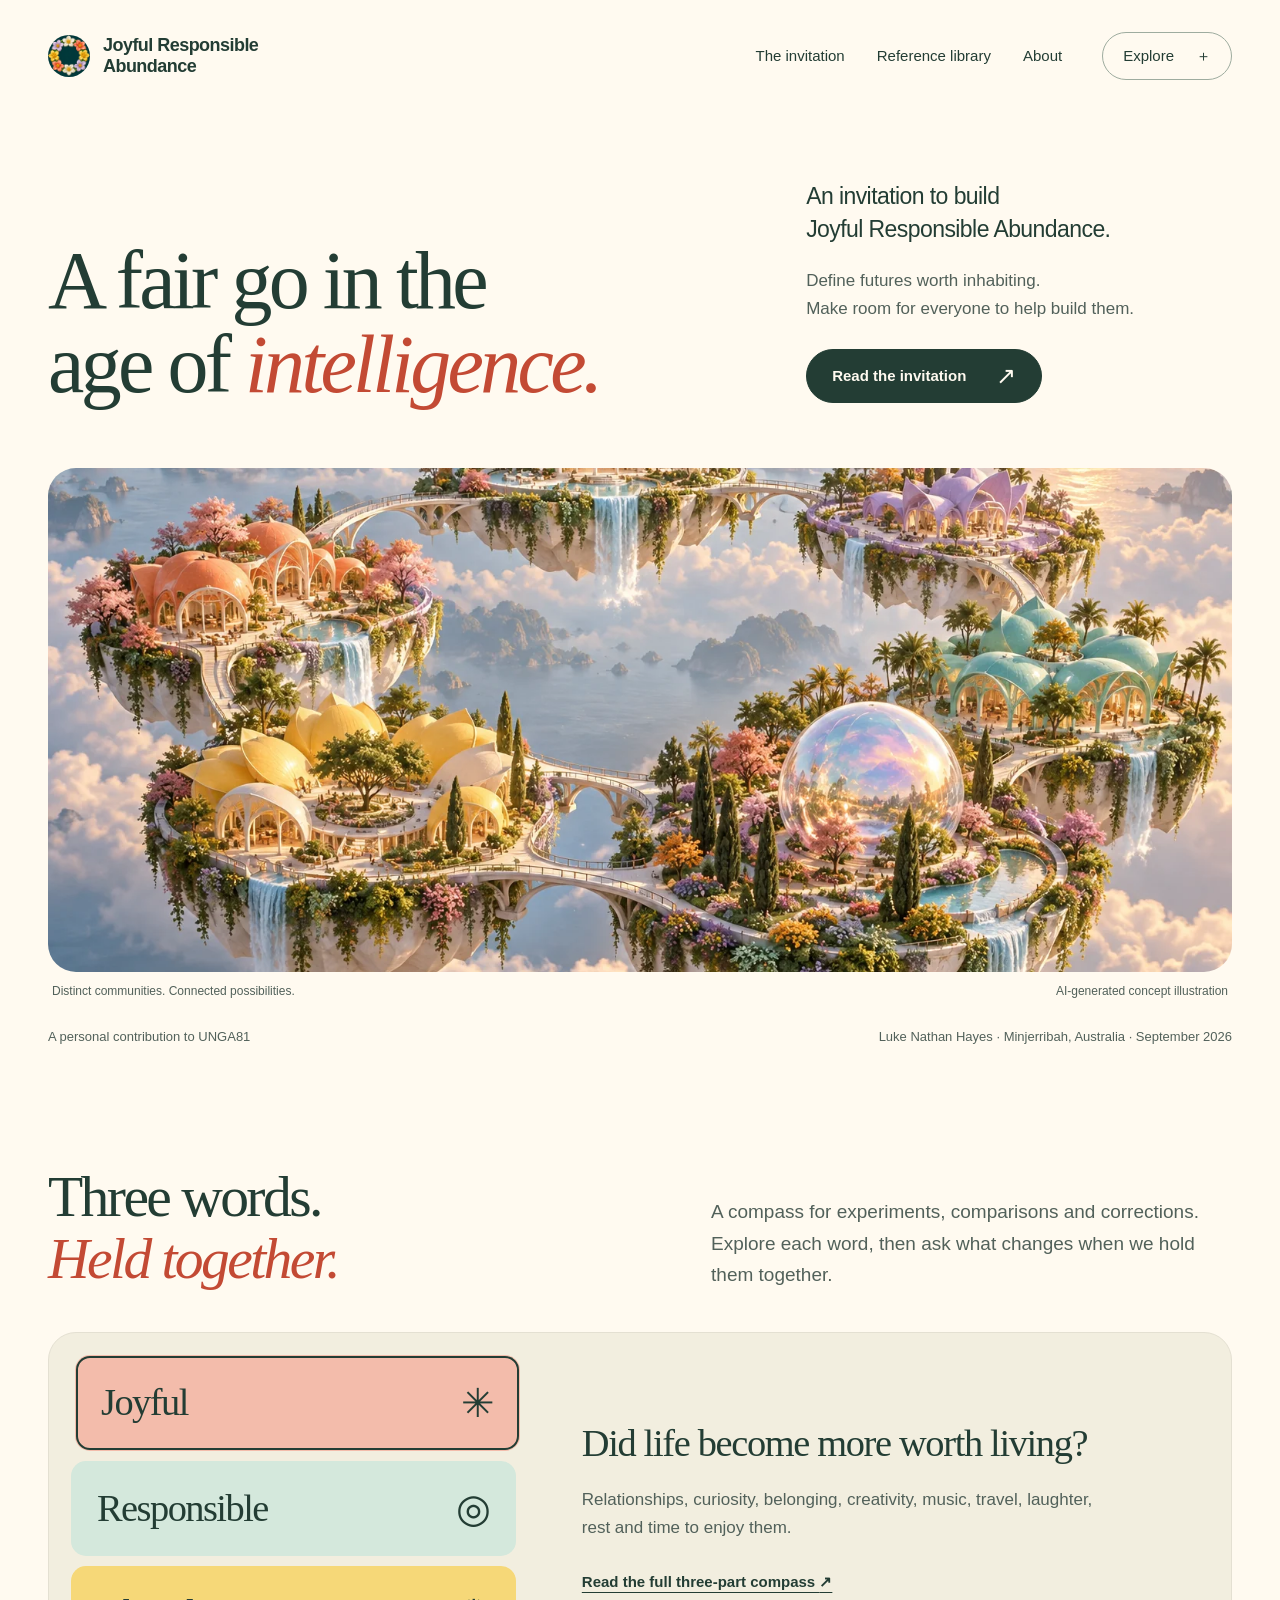
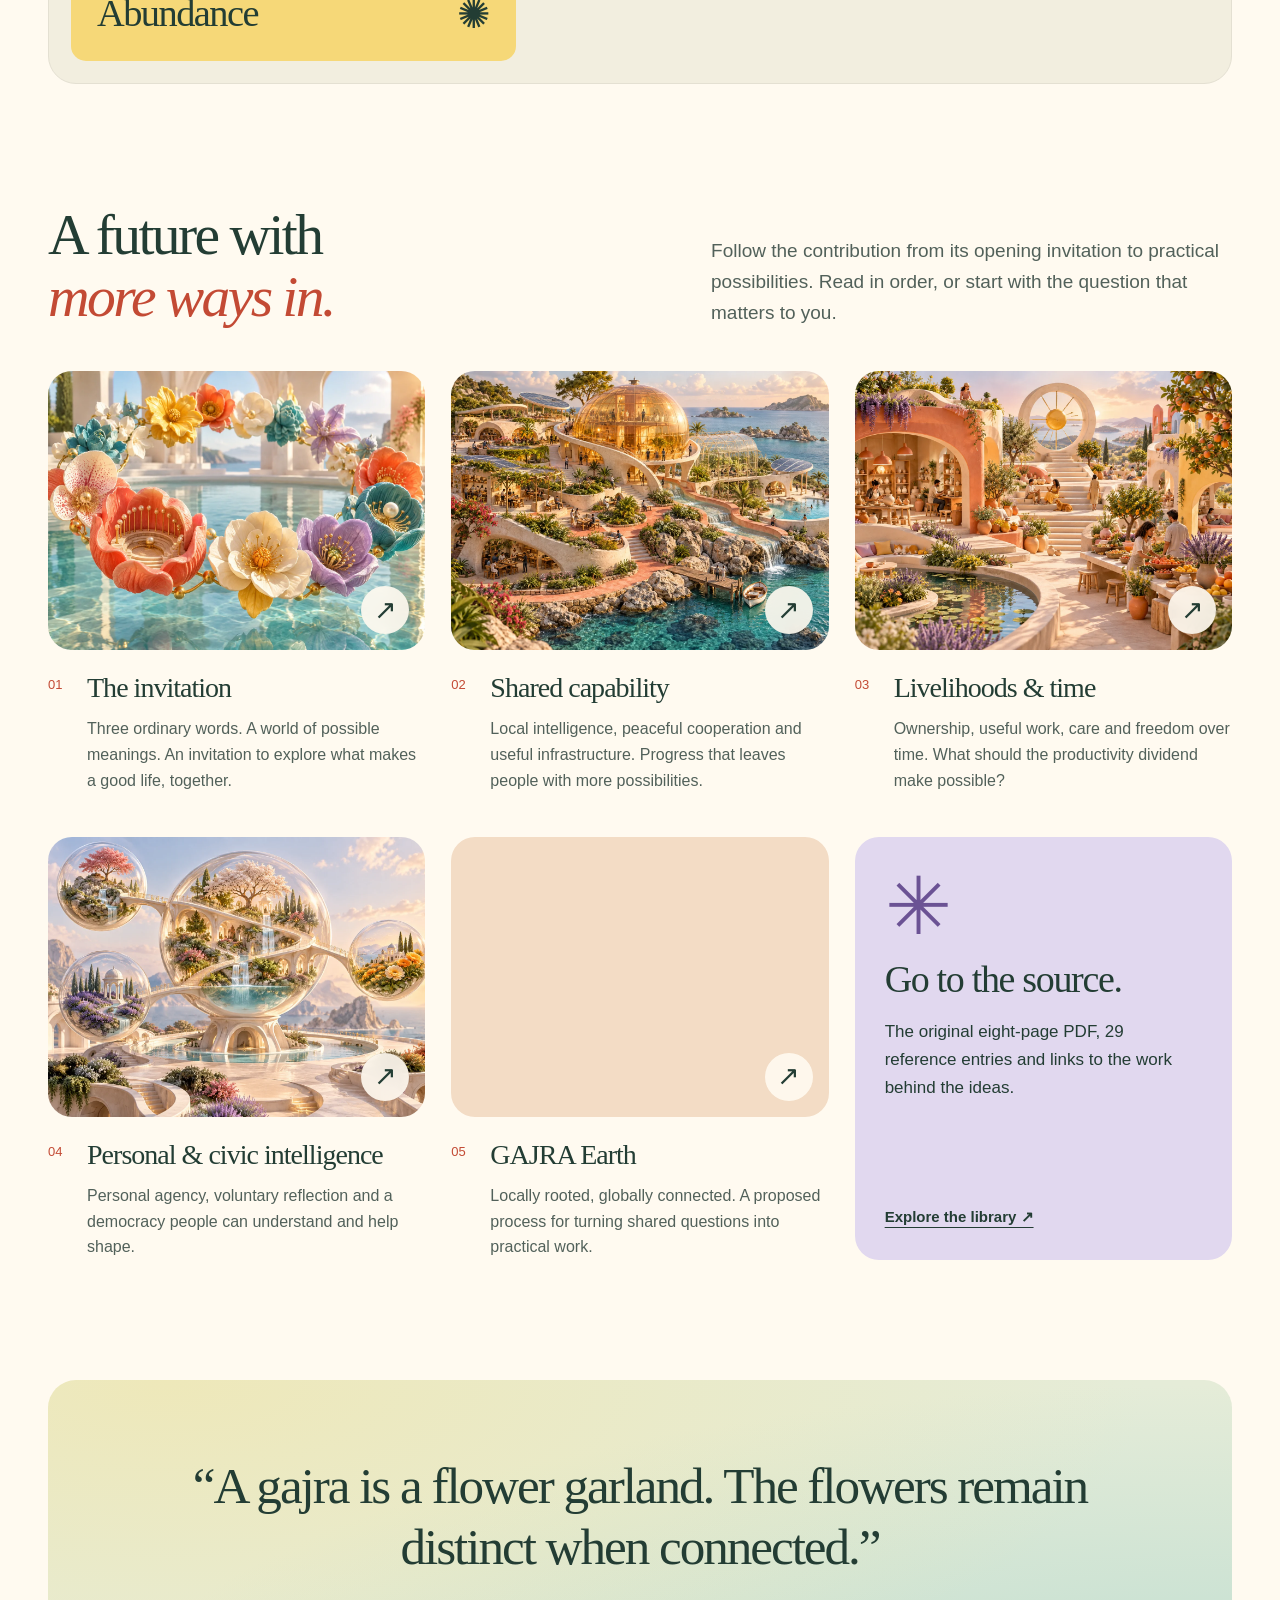
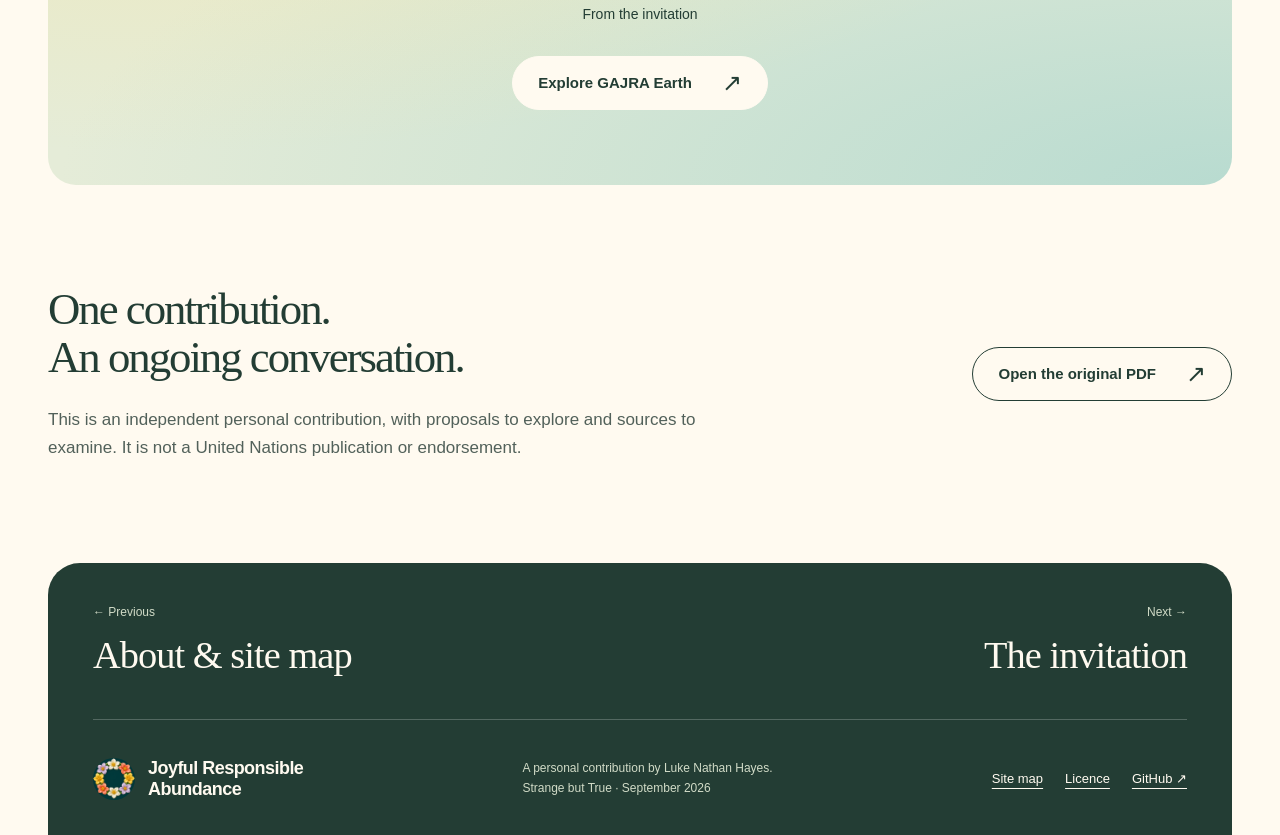
==== commit 6a57cd4d: "Add generated garland identity, confirmed reference pages and automated publication" ====
--- a/index.html
+++ b/index.html
@@ -1,2 +1,2 @@
 <!doctype html>
-<html lang="en-AU"><head><meta charset="utf-8"><meta name="viewport" content="width=device-width, initial-scale=1"><meta name="theme-color" content="#fffaf0"><title>A fair go in the age of intelligence | Joyful Responsible Abundance</title><meta name="description" content="An invitation to build Joyful Responsible Abundance. A personal contribution to UNGA81 by Luke Nathan Hayes."><link rel="canonical" href="https://auraofintelligence.github.io/UNGA81-Luke-Hayes/"><meta property="og:type" content="website"><meta property="og:title" content="A fair go in the age of intelligence"><meta property="og:description" content="An invitation to build Joyful Responsible Abundance. A personal contribution to UNGA81 by Luke Nathan Hayes."><meta property="og:url" content="https://auraofintelligence.github.io/UNGA81-Luke-Hayes/"><meta property="og:image" content="https://auraofintelligence.github.io/UNGA81-Luke-Hayes/assets/images/social.jpg"><meta property="og:image:alt" content="An imagined garland of garden islands connected by bridges"><meta name="twitter:card" content="summary_large_image"><link rel="icon" href="assets/favicon.svg" type="image/svg+xml"><link rel="stylesheet" href="assets/site.css"><script src="assets/site.js" defer></script><script type="application/ld+json">{"@context": "https://schema.org", "@type": "WebPage", "name": "A fair go in the age of intelligence", "url": "https://auraofintelligence.github.io/UNGA81-Luke-Hayes/index.html", "description": "An invitation to build Joyful Responsible Abundance. A personal contribution to UNGA81 by Luke Nathan Hayes.", "inLanguage": "en-AU", "author": {"@type": "Person", "name": "Luke Nathan Hayes"}, "isPartOf": {"@type": "WebSite", "name": "Joyful Responsible Abundance", "url": "https://auraofintelligence.github.io/UNGA81-Luke-Hayes/"}}</script></head><body id="top" class="page-index"><a class="skip-link" href="#main">Skip to content</a><div class="reading-progress" aria-hidden="true"></div><header class="site-header wrap"><a class="brand" href="index.html" aria-label="Joyful Responsible Abundance home"><svg viewBox="0 0 40 40" aria-hidden="true"><g fill="currentColor"><ellipse cx="20" cy="10" rx="6" ry="10"/><ellipse cx="20" cy="30" rx="6" ry="10"/><ellipse cx="10" cy="20" rx="10" ry="6"/><ellipse cx="30" cy="20" rx="10" ry="6"/></g><circle cx="20" cy="20" r="5" fill="#fffaf0"/></svg><span>Joyful Responsible<br>Abundance</span></a><nav class="desktop-nav" aria-label="Main"><a href="invitation.html" >The invitation</a><a href="library.html" >Reference library</a><a href="about.html" >About</a></nav><details class="site-menu"><summary>Explore <span aria-hidden="true">＋</span></summary><nav aria-label="All pages"><a href="index.html" aria-current="page">Overview</a><a href="invitation.html">The invitation</a><a href="capability.html">Shared capability</a><a href="livelihoods.html">Livelihoods &amp; time</a><a href="intelligence.html">Personal &amp; civic intelligence</a><a href="futures.html">GAJRA Earth</a><a href="library.html">Reference library</a><a href="about.html">About &amp; site map</a></nav></details></header><main id="main"><section class="home-intro wrap"><div><h1>A fair go in the<br>age of <em>intelligence.</em></h1></div><div class="intro-note"><p class="lead">An invitation to build<br><strong>Joyful Responsible Abundance.</strong></p><p>Define futures worth inhabiting.<br>Make room for everyone to help build them.</p><a class="button" href="invitation.html">Read the invitation <span aria-hidden="true">↗</span></a></div></section><figure class="hero-art wrap home-art"><img class="" src="assets/images/index-1536.webp" srcset="assets/images/index-768.webp 768w, assets/images/index-1536.webp 1536w" sizes="(max-width: 760px) 100vw, 92vw" width="1536" height="1024" alt="Imagined garden islands linked by flowing bridges around a luminous sphere, in a calm sunlit sea." fetchpriority="high" decoding="async"><figcaption><span>Distinct communities. Connected possibilities.</span><span>AI-generated concept illustration</span></figcaption></figure><div class="byline wrap"><span>A personal contribution to UNGA81</span><span>Luke Nathan Hayes · Minjerribah, Australia · September 2026</span></div><section class="compass-section wrap" aria-labelledby="compass-title"><div class="section-heading"><h2 id="compass-title">Three words.<br><em>Held together.</em></h2><p>A compass for experiments, comparisons and corrections. Explore each word, then ask what changes when we hold them together.</p></div><div class="compass"><div class="compass-controls" aria-label="Explore the three words"><button class="compass-button joyful" data-word="joyful" aria-pressed="true">Joyful <span aria-hidden="true">✳</span></button><button class="compass-button responsible" data-word="responsible" aria-pressed="false">Responsible <span aria-hidden="true">◎</span></button><button class="compass-button abundance" data-word="abundance" aria-pressed="false">Abundance <span aria-hidden="true">✺</span></button></div><div class="compass-answer" aria-live="polite"><p id="compass-question">Did life become more worth living?</p><p id="compass-detail">Relationships, curiosity, belonging, creativity, music, travel, laughter, rest and time to enjoy them.</p><a class="text-link" href="invitation.html#a-three-part-compass">Read the full three-part compass <span aria-hidden="true">↗</span></a></div></div><noscript><p>Responsible: did we take responsibility for the consequences? Abundance: did useful capability become more abundant and more widely shared?</p></noscript></section><section class="wrap journey" id="explore"><div class="section-heading"><h2>A future with<br><em>more ways in.</em></h2><p>Follow the contribution from its opening invitation to practical possibilities. Read in order, or start with the question that matters to you.</p></div><div class="chapter-grid"><a class="chapter-card" href="invitation.html"><div class="card-art"><img class="" src="assets/images/invitation-1536.webp" srcset="assets/images/invitation-768.webp 768w, assets/images/invitation-1536.webp 1536w" sizes="(max-width: 760px) 100vw, 92vw" width="1536" height="1024" alt="A garland of distinct coral, yellow, white, turquoise and lilac flowers suspended above water." loading="lazy" decoding="async"><span class="circle-arrow" aria-hidden="true">↗</span></div><div class="card-copy"><span class="chapter-number">01</span><h3>The invitation</h3><p>Three ordinary words. A world of possible meanings. An invitation to explore what makes a good life, together.</p></div></a><a class="chapter-card" href="capability.html"><div class="card-art"><img class="" src="assets/images/capability-1536.webp" srcset="assets/images/capability-768.webp 768w, assets/images/capability-1536.webp 1536w" sizes="(max-width: 760px) 100vw, 92vw" width="1536" height="1024" alt="An imagined coastal computing pavilion beside greenhouses, gardens and pools connected by warm-water channels." loading="lazy" decoding="async"><span class="circle-arrow" aria-hidden="true">↗</span></div><div class="card-copy"><span class="chapter-number">02</span><h3>Shared capability</h3><p>Local intelligence, peaceful cooperation and useful infrastructure. Progress that leaves people with more possibilities.</p></div></a><a class="chapter-card" href="livelihoods.html"><div class="card-art"><img class="" src="assets/images/livelihoods-1536.webp" srcset="assets/images/livelihoods-768.webp 768w, assets/images/livelihoods-1536.webp 1536w" sizes="(max-width: 760px) 100vw, 92vw" width="1536" height="1024" alt="A joyful imagined neighbourhood with a workshop, garden, shared table and a golden wheel marking time." loading="lazy" decoding="async"><span class="circle-arrow" aria-hidden="true">↗</span></div><div class="card-copy"><span class="chapter-number">03</span><h3>Livelihoods &amp; time</h3><p>Ownership, useful work, care and freedom over time. What should the productivity dividend make possible?</p></div></a><a class="chapter-card" href="intelligence.html"><div class="card-art"><img class="" src="assets/images/intelligence-1536.webp" srcset="assets/images/intelligence-768.webp 768w, assets/images/intelligence-1536.webp 1536w" sizes="(max-width: 760px) 100vw, 92vw" width="1536" height="1024" alt="Separate transparent spheres containing gardens and community spaces, connected by delicate pathways." loading="lazy" decoding="async"><span class="circle-arrow" aria-hidden="true">↗</span></div><div class="card-copy"><span class="chapter-number">04</span><h3>Personal &amp; civic intelligence</h3><p>Personal agency, voluntary reflection and a democracy people can understand and help shape.</p></div></a><a class="chapter-card" href="futures.html"><div class="card-art"><img class="" src="assets/images/futures-1536.webp" srcset="assets/images/futures-768.webp 768w, assets/images/futures-1536.webp 1536w" sizes="(max-width: 760px) 100vw, 92vw" width="1536" height="1024" alt="Three colourful arches in a coastal amphitheatre where people gather among flowers." loading="lazy" decoding="async"><span class="circle-arrow" aria-hidden="true">↗</span></div><div class="card-copy"><span class="chapter-number">05</span><h3>GAJRA Earth</h3><p>Locally rooted, globally connected. A proposed process for turning shared questions into practical work.</p></div></a><a class="library-card" href="library.html"><span class="big-flower" aria-hidden="true">✳</span><h3>Go to the source.</h3><p>The original eight-page PDF, 29 reference entries and links to the work behind the ideas.</p><span class="text-link">Explore the library ↗</span></a></div></section><section class="quote-panel wrap"><blockquote>“A gajra is a flower garland. The flowers remain distinct when connected.”</blockquote><p>From the invitation</p><a class="button pale" href="futures.html">Explore GAJRA Earth <span aria-hidden="true">↗</span></a></section><section class="source-strip wrap"><div><h2>One contribution.<br>An ongoing conversation.</h2><p>This is an independent personal contribution, with proposals to explore and sources to examine. It is not a United Nations publication or endorsement.</p></div><a class="button outline" href="documents/UNGA81_Joyful_Responsible_Abundance_Refined.pdf">Open the original PDF <span aria-hidden="true">↗</span></a></section></main><footer class="wrap footer"><nav class="page-turns" aria-label="Previous and next pages"><a href="about.html"><small>← Previous</small><span>About &amp; site map</span></a><a href="invitation.html"><small>Next →</small><span>The invitation</span></a></nav><div class="footer-base"><a class="brand" href="index.html"><svg viewBox="0 0 40 40" aria-hidden="true"><g fill="currentColor"><ellipse cx="20" cy="10" rx="6" ry="10"/><ellipse cx="20" cy="30" rx="6" ry="10"/><ellipse cx="10" cy="20" rx="10" ry="6"/><ellipse cx="30" cy="20" rx="10" ry="6"/></g><circle cx="20" cy="20" r="5" fill="#fffaf0"/></svg><span>Joyful Responsible<br>Abundance</span></a><p>A personal contribution by Luke Nathan Hayes.<br>Strange but True · September 2026</p><nav aria-label="Footer"><a href="about.html#site-map">Site map</a><a href="about.html#licence">Licence</a><a href="https://github.com/auraofintelligence/UNGA81-Luke-Hayes">GitHub ↗</a></nav></div></footer><a href="#top" class="back-top" aria-label="Back to top"><span aria-hidden="true">↑</span><span class="top-label">Top</span></a></body></html>+<html lang="en-AU"><head><meta charset="utf-8"><meta name="viewport" content="width=device-width, initial-scale=1"><meta name="theme-color" content="#fffaf0"><title>A fair go in the age of intelligence | Joyful Responsible Abundance</title><meta name="description" content="An invitation to build Joyful Responsible Abundance. A personal contribution to UNGA81 by Luke Nathan Hayes."><link rel="canonical" href="https://auraofintelligence.github.io/UNGA81-Luke-Hayes/"><meta property="og:type" content="website"><meta property="og:title" content="A fair go in the age of intelligence"><meta property="og:description" content="An invitation to build Joyful Responsible Abundance. A personal contribution to UNGA81 by Luke Nathan Hayes."><meta property="og:url" content="https://auraofintelligence.github.io/UNGA81-Luke-Hayes/"><meta property="og:image" content="https://auraofintelligence.github.io/UNGA81-Luke-Hayes/assets/images/social.jpg"><meta property="og:image:alt" content="An imagined garland of garden islands connected by bridges"><meta name="twitter:card" content="summary_large_image"><link rel="icon" href="favicon.ico" sizes="16x16 32x32 48x48"><link rel="icon" href="assets/favicon-32.png" type="image/png" sizes="32x32"><link rel="apple-touch-icon" href="assets/apple-touch-icon.png"><link rel="manifest" href="site.webmanifest"><link rel="stylesheet" href="assets/site.css"><script src="assets/site.js" defer></script><script type="application/ld+json">{"@context": "https://schema.org", "@type": "WebPage", "name": "A fair go in the age of intelligence", "url": "https://auraofintelligence.github.io/UNGA81-Luke-Hayes/index.html", "description": "An invitation to build Joyful Responsible Abundance. A personal contribution to UNGA81 by Luke Nathan Hayes.", "inLanguage": "en-AU", "author": {"@type": "Person", "name": "Luke Nathan Hayes"}, "isPartOf": {"@type": "WebSite", "name": "Joyful Responsible Abundance", "url": "https://auraofintelligence.github.io/UNGA81-Luke-Hayes/"}}</script></head><body id="top" class="page-index"><a class="skip-link" href="#main">Skip to content</a><div class="reading-progress" aria-hidden="true"></div><header class="site-header wrap"><a class="brand" href="index.html" aria-label="Joyful Responsible Abundance home"><img class="brand-mark" src="assets/brand-garland.png" width="42" height="42" alt=""><span>Joyful Responsible<br>Abundance</span></a><nav class="desktop-nav" aria-label="Main"><a href="invitation.html" >The invitation</a><a href="library.html" >Reference library</a><a href="about.html" >About</a></nav><details class="site-menu"><summary>Explore <span aria-hidden="true">＋</span></summary><nav aria-label="All pages"><a href="index.html" aria-current="page">Overview</a><a href="invitation.html">The invitation</a><a href="capability.html">Shared capability</a><a href="livelihoods.html">Livelihoods &amp; time</a><a href="intelligence.html">Personal &amp; civic intelligence</a><a href="futures.html">GAJRA Earth</a><a href="library.html">Reference library</a><a href="about.html">About &amp; site map</a></nav></details></header><main id="main"><section class="home-intro wrap"><div><h1>A fair go in the<br>age of <em>intelligence.</em></h1></div><div class="intro-note"><p class="lead">An invitation to build<br><strong>Joyful Responsible Abundance.</strong></p><p>Define futures worth inhabiting.<br>Make room for everyone to help build them.</p><a class="button" href="invitation.html">Read the invitation <span aria-hidden="true">↗</span></a></div></section><figure class="hero-art wrap home-art"><img class="" src="assets/images/index-1536.webp" srcset="assets/images/index-768.webp 768w, assets/images/index-1536.webp 1536w" sizes="(max-width: 760px) 100vw, 92vw" width="1536" height="1024" alt="Imagined garden islands linked by flowing bridges around a luminous sphere, in a calm sunlit sea." fetchpriority="high" decoding="async"><figcaption><span>Distinct communities. Connected possibilities.</span><span>AI-generated concept illustration</span></figcaption></figure><div class="byline wrap"><span>A personal contribution to UNGA81</span><span>Luke Nathan Hayes · Minjerribah, Australia · September 2026</span></div><section class="compass-section wrap" aria-labelledby="compass-title"><div class="section-heading"><h2 id="compass-title">Three words.<br><em>Held together.</em></h2><p>A compass for experiments, comparisons and corrections. Explore each word, then ask what changes when we hold them together.</p></div><div class="compass"><div class="compass-controls" aria-label="Explore the three words"><button class="compass-button joyful" data-word="joyful" aria-pressed="true">Joyful <span aria-hidden="true">✳</span></button><button class="compass-button responsible" data-word="responsible" aria-pressed="false">Responsible <span aria-hidden="true">◎</span></button><button class="compass-button abundance" data-word="abundance" aria-pressed="false">Abundance <span aria-hidden="true">✺</span></button></div><div class="compass-answer" aria-live="polite"><p id="compass-question">Did life become more worth living?</p><p id="compass-detail">Relationships, curiosity, belonging, creativity, music, travel, laughter, rest and time to enjoy them.</p><a class="text-link" href="invitation.html#a-three-part-compass">Read the full three-part compass <span aria-hidden="true">↗</span></a></div></div><noscript><p>Responsible: did we take responsibility for the consequences? Abundance: did useful capability become more abundant and more widely shared?</p></noscript></section><section class="wrap journey" id="explore"><div class="section-heading"><h2>A future with<br><em>more ways in.</em></h2><p>Follow the contribution from its opening invitation to practical possibilities. Read in order, or start with the question that matters to you.</p></div><div class="chapter-grid"><a class="chapter-card" href="invitation.html"><div class="card-art"><img class="" src="assets/images/invitation-1536.webp" srcset="assets/images/invitation-768.webp 768w, assets/images/invitation-1536.webp 1536w" sizes="(max-width: 760px) 100vw, 92vw" width="1536" height="1024" alt="A garland of distinct coral, yellow, white, turquoise and lilac flowers suspended above water." loading="lazy" decoding="async"><span class="circle-arrow" aria-hidden="true">↗</span></div><div class="card-copy"><span class="chapter-number">01</span><h3>The invitation</h3><p>Three ordinary words. A world of possible meanings. An invitation to explore what makes a good life, together.</p></div></a><a class="chapter-card" href="capability.html"><div class="card-art"><img class="" src="assets/images/capability-1536.webp" srcset="assets/images/capability-768.webp 768w, assets/images/capability-1536.webp 1536w" sizes="(max-width: 760px) 100vw, 92vw" width="1536" height="1024" alt="An imagined coastal computing pavilion beside greenhouses, gardens and pools connected by warm-water channels." loading="lazy" decoding="async"><span class="circle-arrow" aria-hidden="true">↗</span></div><div class="card-copy"><span class="chapter-number">02</span><h3>Shared capability</h3><p>Local intelligence, peaceful cooperation and useful infrastructure. Progress that leaves people with more possibilities.</p></div></a><a class="chapter-card" href="livelihoods.html"><div class="card-art"><img class="" src="assets/images/livelihoods-1536.webp" srcset="assets/images/livelihoods-768.webp 768w, assets/images/livelihoods-1536.webp 1536w" sizes="(max-width: 760px) 100vw, 92vw" width="1536" height="1024" alt="A joyful imagined neighbourhood with a workshop, garden, shared table and a golden wheel marking time." loading="lazy" decoding="async"><span class="circle-arrow" aria-hidden="true">↗</span></div><div class="card-copy"><span class="chapter-number">03</span><h3>Livelihoods &amp; time</h3><p>Ownership, useful work, care and freedom over time. What should the productivity dividend make possible?</p></div></a><a class="chapter-card" href="intelligence.html"><div class="card-art"><img class="" src="assets/images/intelligence-1536.webp" srcset="assets/images/intelligence-768.webp 768w, assets/images/intelligence-1536.webp 1536w" sizes="(max-width: 760px) 100vw, 92vw" width="1536" height="1024" alt="Separate transparent spheres containing gardens and community spaces, connected by delicate pathways." loading="lazy" decoding="async"><span class="circle-arrow" aria-hidden="true">↗</span></div><div class="card-copy"><span class="chapter-number">04</span><h3>Personal &amp; civic intelligence</h3><p>Personal agency, voluntary reflection and a democracy people can understand and help shape.</p></div></a><a class="chapter-card" href="futures.html"><div class="card-art"><img class="" src="assets/images/futures-1536.webp" srcset="assets/images/futures-768.webp 768w, assets/images/futures-1536.webp 1536w" sizes="(max-width: 760px) 100vw, 92vw" width="1536" height="1024" alt="Three colourful arches in a coastal amphitheatre where people gather among flowers." loading="lazy" decoding="async"><span class="circle-arrow" aria-hidden="true">↗</span></div><div class="card-copy"><span class="chapter-number">05</span><h3>GAJRA Earth</h3><p>Locally rooted, globally connected. A proposed process for turning shared questions into practical work.</p></div></a><a class="library-card" href="library.html"><span class="big-flower" aria-hidden="true">✳</span><h3>Go to the source.</h3><p>The original eight-page PDF, 29 reference entries and links to the work behind the ideas.</p><span class="text-link">Explore the library ↗</span></a></div></section><section class="quote-panel wrap"><blockquote>“A gajra is a flower garland. The flowers remain distinct when connected.”</blockquote><p>From the invitation</p><a class="button pale" href="futures.html">Explore GAJRA Earth <span aria-hidden="true">↗</span></a></section><section class="source-strip wrap"><div><h2>One contribution.<br>An ongoing conversation.</h2><p>This is an independent personal contribution, with proposals to explore and sources to examine. It is not a United Nations publication or endorsement.</p></div><a class="button outline" href="documents/UNGA81_Joyful_Responsible_Abundance_Refined.pdf">Open the original PDF <span aria-hidden="true">↗</span></a></section></main><footer class="wrap footer"><nav class="page-turns" aria-label="Previous and next pages"><a href="about.html"><small>← Previous</small><span>About &amp; site map</span></a><a href="invitation.html"><small>Next →</small><span>The invitation</span></a></nav><div class="footer-base"><a class="brand" href="index.html"><img class="brand-mark" src="assets/brand-garland.png" width="42" height="42" alt=""><span>Joyful Responsible<br>Abundance</span></a><p>A personal contribution by Luke Nathan Hayes.<br>Strange but True · September 2026</p><nav aria-label="Footer"><a href="about.html#site-map">Site map</a><a href="about.html#licence">Licence</a><a href="https://github.com/auraofintelligence/UNGA81-Luke-Hayes">GitHub ↗</a></nav></div></footer><a href="#top" class="back-top" aria-label="Back to top"><span aria-hidden="true">↑</span><span class="top-label">Top</span></a></body></html>
--- a/assets/site.css
+++ b/assets/site.css
@@ -7,3 +7,5 @@
 @media(max-width:390px){.chapter-grid{grid-template-columns:1fr}.card-art>img{aspect-ratio:1.5}.library-card{min-height:280px}.contents nav{grid-template-columns:1fr}.library-tools{grid-template-columns:1fr}.library-tools .search-field{grid-column:auto}.home-intro h1{font-size:42px}}
 @media(prefers-reduced-motion:reduce){html{scroll-behavior:auto}*,*::before,*::after{animation:none!important;transition:none!important}.chapter-card:hover .card-art>img,.button:hover,.chapter-card:hover .circle-arrow{transform:none}}
 @media print{body{background:white;color:black;font:11pt/1.6 Georgia}.wrap{width:100%;margin:0}.site-header,.contents,.hero-art,.back-top,.reading-progress,.footer,.library-tools,.compass-controls,.skip-link{display:none!important}.page-intro,.home-intro,.reading-layout,.section-heading,.about-grid,.chapter-grid,.reference-grid{display:block;padding:0}.page-intro h1,.home-intro h1{font-size:32pt}.page-intro .lead{font-size:13pt;margin:15pt 0}.prose{font-size:11pt}.prose h2{font-size:20pt;break-after:avoid}.reading-section{margin-bottom:24pt}.reference-card{break-inside:avoid;margin:15pt 0}.reference-card[hidden]{display:block!important}.licence-details:not([open]){display:none}a{color:black}.document-feature,.quote-panel,.compass{padding:20pt;background:none;border:1px solid #aaa}h2{font-size:24pt}.source-strip{padding:20pt 0}.card-art{display:none}.chapter-card{margin:18pt 0}.library-card{min-height:0}.reading-section p{orphans:3;widows:3}}
+
+.brand-mark{width:42px;height:42px;flex-shrink:0;border-radius:50%}.document-cover>.brand-mark{width:35px;height:35px}html:not(.js) .back-top{opacity:1;pointer-events:auto;transform:none}@media(max-width:760px){.brand-mark{width:34px;height:34px}}
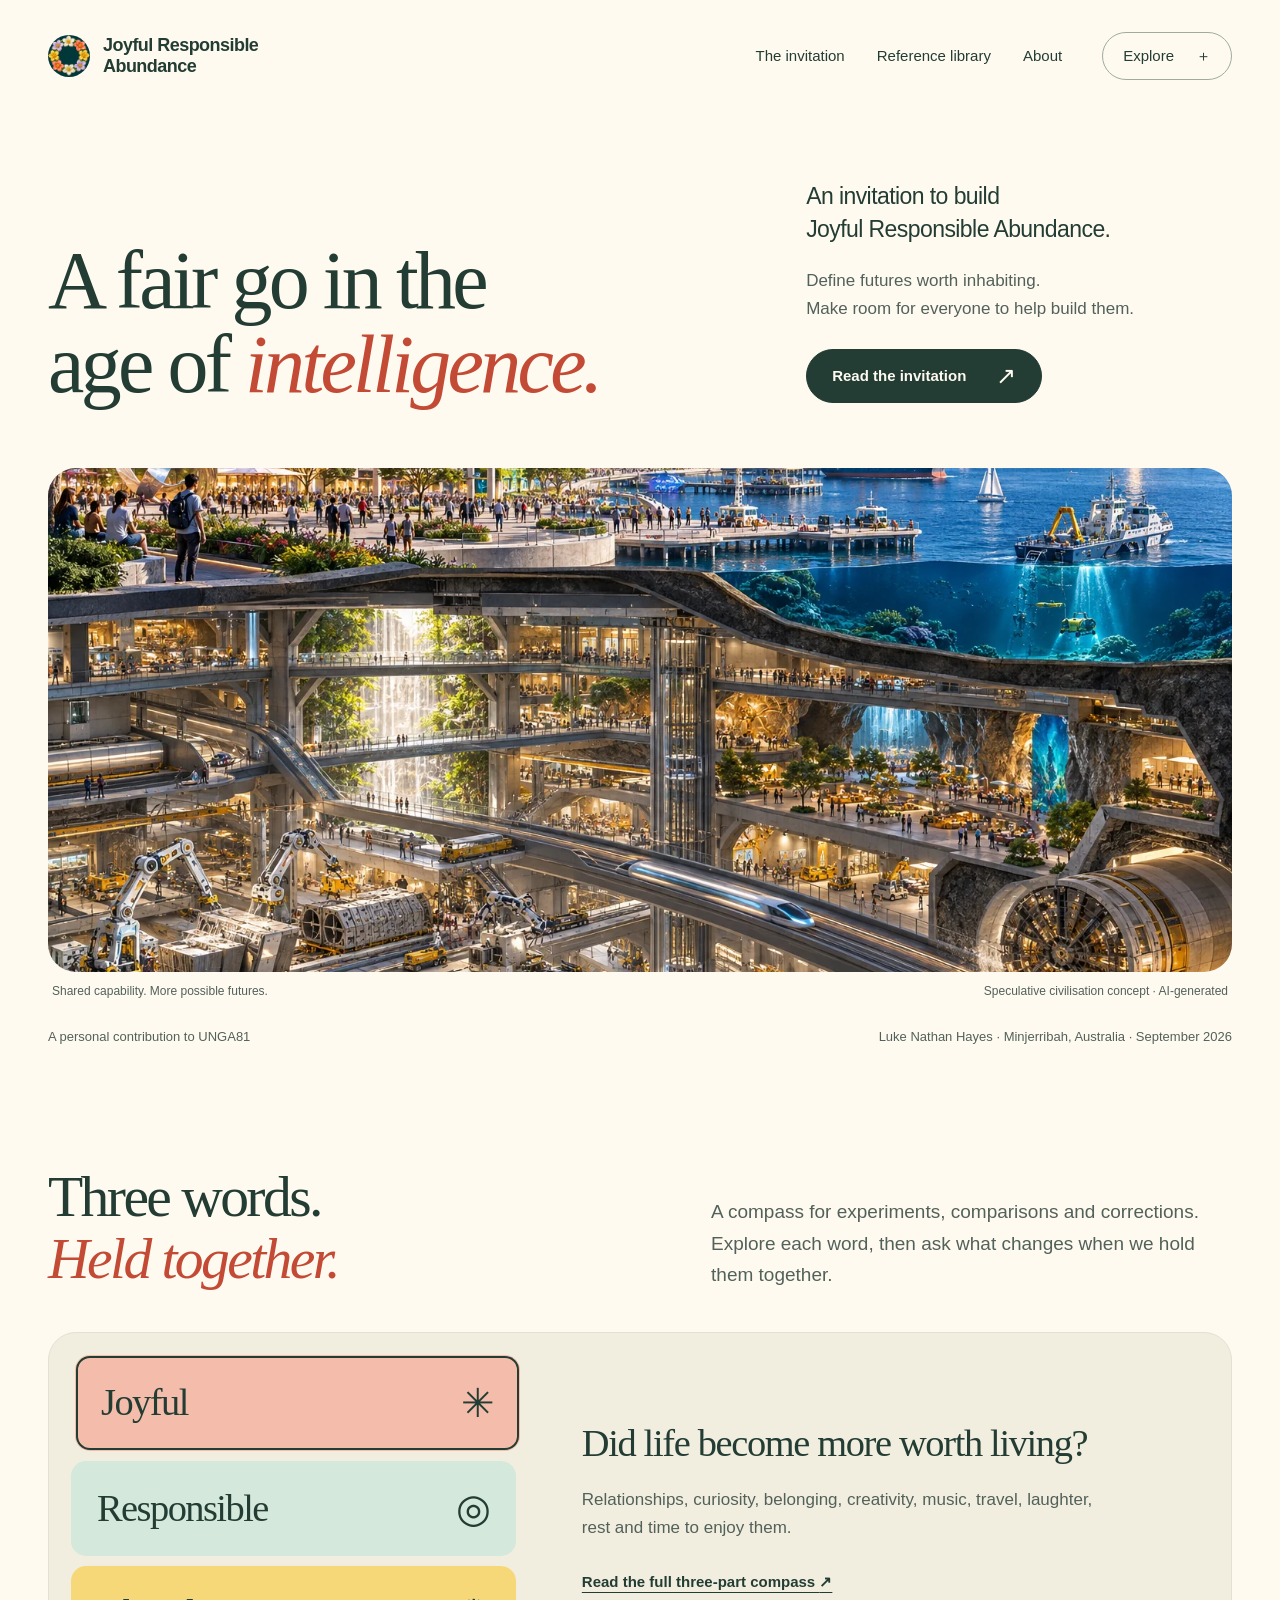
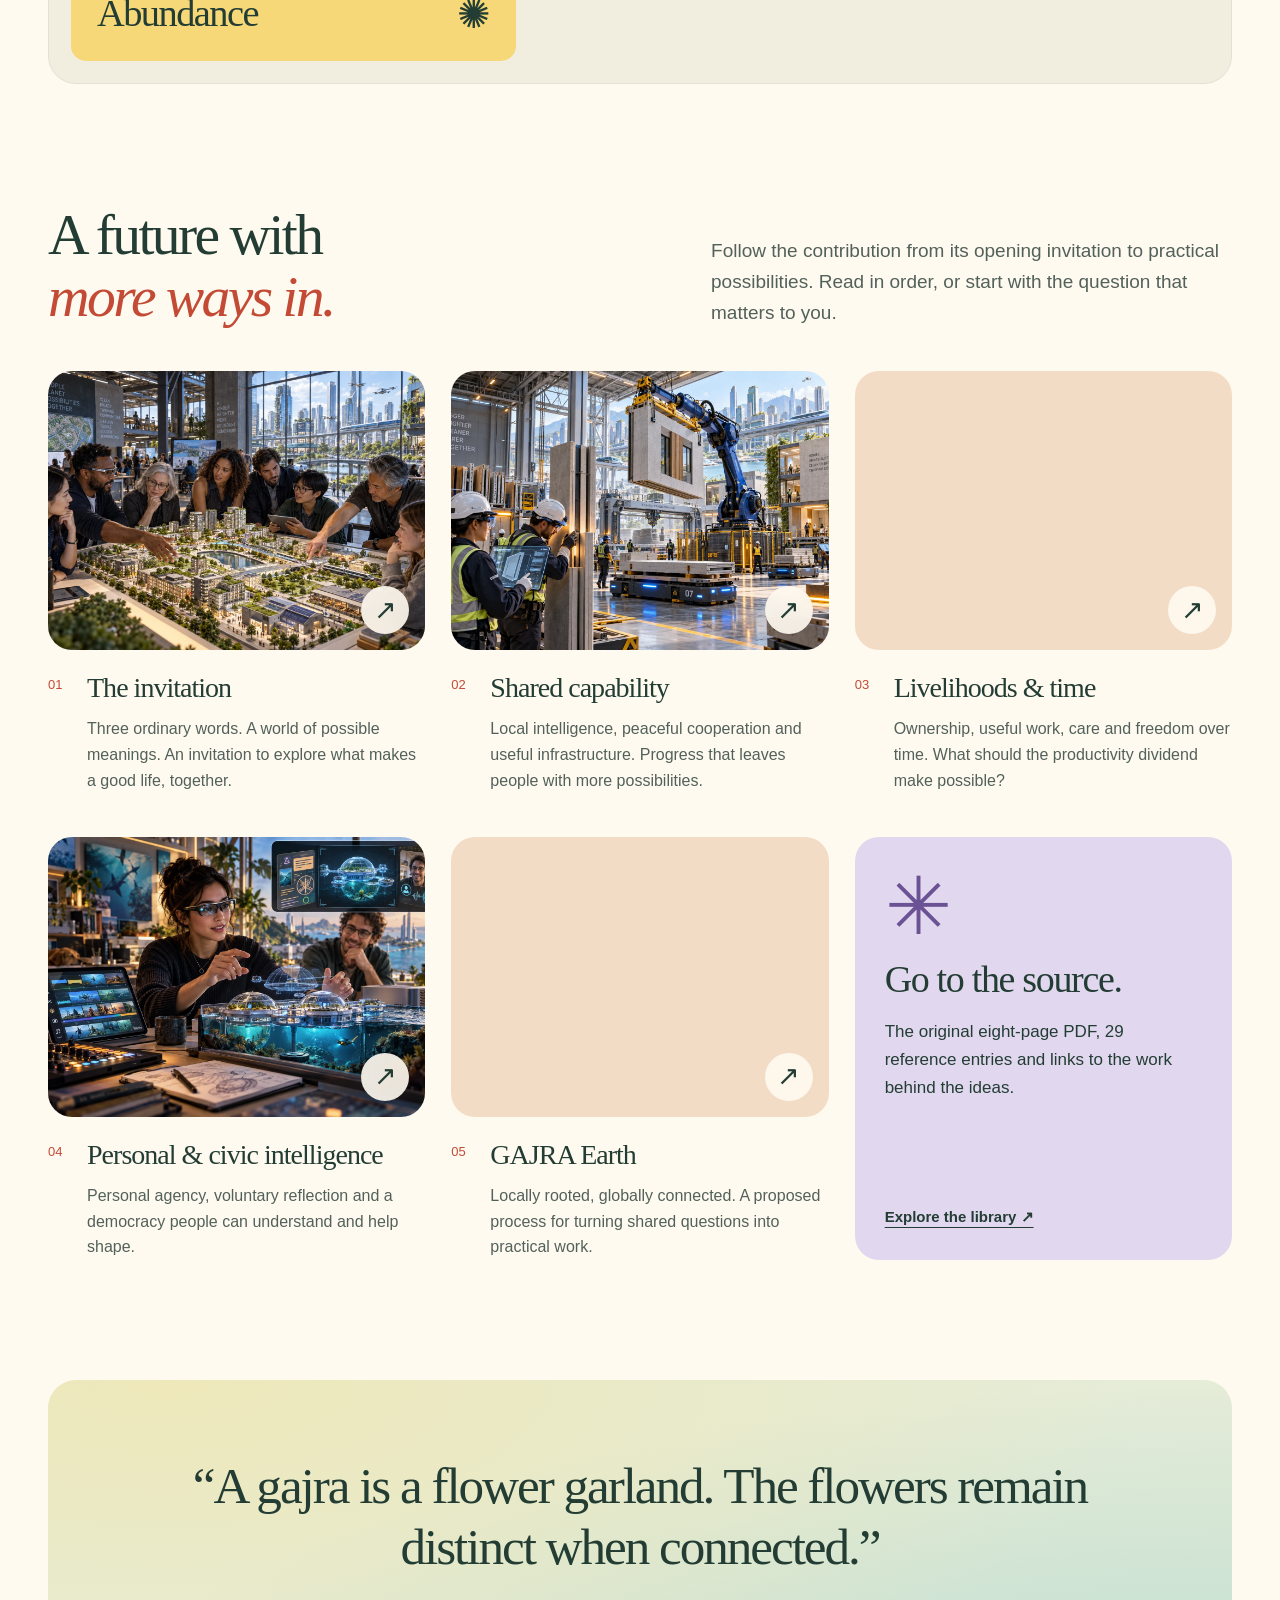
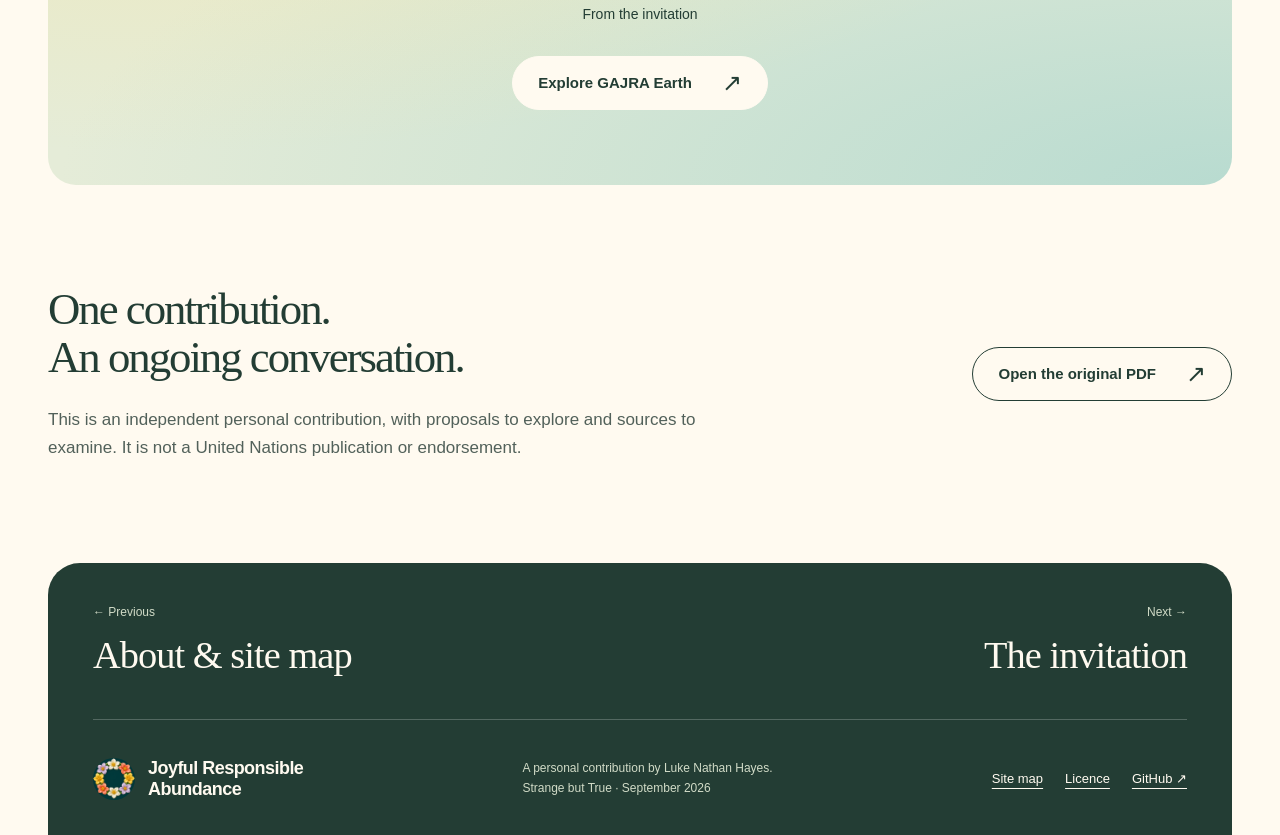
==== commit ae387cd1: "Ground visual direction in source papers and replace all chapter heroes" ====
--- a/index.html
+++ b/index.html
@@ -1,2 +1,2 @@
 <!doctype html>
-<html lang="en-AU"><head><meta charset="utf-8"><meta name="viewport" content="width=device-width, initial-scale=1"><meta name="theme-color" content="#fffaf0"><title>A fair go in the age of intelligence | Joyful Responsible Abundance</title><meta name="description" content="An invitation to build Joyful Responsible Abundance. A personal contribution to UNGA81 by Luke Nathan Hayes."><link rel="canonical" href="https://auraofintelligence.github.io/UNGA81-Luke-Hayes/"><meta property="og:type" content="website"><meta property="og:title" content="A fair go in the age of intelligence"><meta property="og:description" content="An invitation to build Joyful Responsible Abundance. A personal contribution to UNGA81 by Luke Nathan Hayes."><meta property="og:url" content="https://auraofintelligence.github.io/UNGA81-Luke-Hayes/"><meta property="og:image" content="https://auraofintelligence.github.io/UNGA81-Luke-Hayes/assets/images/social.jpg"><meta property="og:image:alt" content="An imagined garland of garden islands connected by bridges"><meta name="twitter:card" content="summary_large_image"><link rel="icon" href="favicon.ico" sizes="16x16 32x32 48x48"><link rel="icon" href="assets/favicon-32.png" type="image/png" sizes="32x32"><link rel="apple-touch-icon" href="assets/apple-touch-icon.png"><link rel="manifest" href="site.webmanifest"><link rel="stylesheet" href="assets/site.css"><script src="assets/site.js" defer></script><script type="application/ld+json">{"@context": "https://schema.org", "@type": "WebPage", "name": "A fair go in the age of intelligence", "url": "https://auraofintelligence.github.io/UNGA81-Luke-Hayes/index.html", "description": "An invitation to build Joyful Responsible Abundance. A personal contribution to UNGA81 by Luke Nathan Hayes.", "inLanguage": "en-AU", "author": {"@type": "Person", "name": "Luke Nathan Hayes"}, "isPartOf": {"@type": "WebSite", "name": "Joyful Responsible Abundance", "url": "https://auraofintelligence.github.io/UNGA81-Luke-Hayes/"}}</script></head><body id="top" class="page-index"><a class="skip-link" href="#main">Skip to content</a><div class="reading-progress" aria-hidden="true"></div><header class="site-header wrap"><a class="brand" href="index.html" aria-label="Joyful Responsible Abundance home"><img class="brand-mark" src="assets/brand-garland.png" width="42" height="42" alt=""><span>Joyful Responsible<br>Abundance</span></a><nav class="desktop-nav" aria-label="Main"><a href="invitation.html" >The invitation</a><a href="library.html" >Reference library</a><a href="about.html" >About</a></nav><details class="site-menu"><summary>Explore <span aria-hidden="true">＋</span></summary><nav aria-label="All pages"><a href="index.html" aria-current="page">Overview</a><a href="invitation.html">The invitation</a><a href="capability.html">Shared capability</a><a href="livelihoods.html">Livelihoods &amp; time</a><a href="intelligence.html">Personal &amp; civic intelligence</a><a href="futures.html">GAJRA Earth</a><a href="library.html">Reference library</a><a href="about.html">About &amp; site map</a></nav></details></header><main id="main"><section class="home-intro wrap"><div><h1>A fair go in the<br>age of <em>intelligence.</em></h1></div><div class="intro-note"><p class="lead">An invitation to build<br><strong>Joyful Responsible Abundance.</strong></p><p>Define futures worth inhabiting.<br>Make room for everyone to help build them.</p><a class="button" href="invitation.html">Read the invitation <span aria-hidden="true">↗</span></a></div></section><figure class="hero-art wrap home-art"><img class="" src="assets/images/index-1536.webp" srcset="assets/images/index-768.webp 768w, assets/images/index-1536.webp 1536w" sizes="(max-width: 760px) 100vw, 92vw" width="1536" height="1024" alt="Imagined garden islands linked by flowing bridges around a luminous sphere, in a calm sunlit sea." fetchpriority="high" decoding="async"><figcaption><span>Distinct communities. Connected possibilities.</span><span>AI-generated concept illustration</span></figcaption></figure><div class="byline wrap"><span>A personal contribution to UNGA81</span><span>Luke Nathan Hayes · Minjerribah, Australia · September 2026</span></div><section class="compass-section wrap" aria-labelledby="compass-title"><div class="section-heading"><h2 id="compass-title">Three words.<br><em>Held together.</em></h2><p>A compass for experiments, comparisons and corrections. Explore each word, then ask what changes when we hold them together.</p></div><div class="compass"><div class="compass-controls" aria-label="Explore the three words"><button class="compass-button joyful" data-word="joyful" aria-pressed="true">Joyful <span aria-hidden="true">✳</span></button><button class="compass-button responsible" data-word="responsible" aria-pressed="false">Responsible <span aria-hidden="true">◎</span></button><button class="compass-button abundance" data-word="abundance" aria-pressed="false">Abundance <span aria-hidden="true">✺</span></button></div><div class="compass-answer" aria-live="polite"><p id="compass-question">Did life become more worth living?</p><p id="compass-detail">Relationships, curiosity, belonging, creativity, music, travel, laughter, rest and time to enjoy them.</p><a class="text-link" href="invitation.html#a-three-part-compass">Read the full three-part compass <span aria-hidden="true">↗</span></a></div></div><noscript><p>Responsible: did we take responsibility for the consequences? Abundance: did useful capability become more abundant and more widely shared?</p></noscript></section><section class="wrap journey" id="explore"><div class="section-heading"><h2>A future with<br><em>more ways in.</em></h2><p>Follow the contribution from its opening invitation to practical possibilities. Read in order, or start with the question that matters to you.</p></div><div class="chapter-grid"><a class="chapter-card" href="invitation.html"><div class="card-art"><img class="" src="assets/images/invitation-1536.webp" srcset="assets/images/invitation-768.webp 768w, assets/images/invitation-1536.webp 1536w" sizes="(max-width: 760px) 100vw, 92vw" width="1536" height="1024" alt="A garland of distinct coral, yellow, white, turquoise and lilac flowers suspended above water." loading="lazy" decoding="async"><span class="circle-arrow" aria-hidden="true">↗</span></div><div class="card-copy"><span class="chapter-number">01</span><h3>The invitation</h3><p>Three ordinary words. A world of possible meanings. An invitation to explore what makes a good life, together.</p></div></a><a class="chapter-card" href="capability.html"><div class="card-art"><img class="" src="assets/images/capability-1536.webp" srcset="assets/images/capability-768.webp 768w, assets/images/capability-1536.webp 1536w" sizes="(max-width: 760px) 100vw, 92vw" width="1536" height="1024" alt="An imagined coastal computing pavilion beside greenhouses, gardens and pools connected by warm-water channels." loading="lazy" decoding="async"><span class="circle-arrow" aria-hidden="true">↗</span></div><div class="card-copy"><span class="chapter-number">02</span><h3>Shared capability</h3><p>Local intelligence, peaceful cooperation and useful infrastructure. Progress that leaves people with more possibilities.</p></div></a><a class="chapter-card" href="livelihoods.html"><div class="card-art"><img class="" src="assets/images/livelihoods-1536.webp" srcset="assets/images/livelihoods-768.webp 768w, assets/images/livelihoods-1536.webp 1536w" sizes="(max-width: 760px) 100vw, 92vw" width="1536" height="1024" alt="A joyful imagined neighbourhood with a workshop, garden, shared table and a golden wheel marking time." loading="lazy" decoding="async"><span class="circle-arrow" aria-hidden="true">↗</span></div><div class="card-copy"><span class="chapter-number">03</span><h3>Livelihoods &amp; time</h3><p>Ownership, useful work, care and freedom over time. What should the productivity dividend make possible?</p></div></a><a class="chapter-card" href="intelligence.html"><div class="card-art"><img class="" src="assets/images/intelligence-1536.webp" srcset="assets/images/intelligence-768.webp 768w, assets/images/intelligence-1536.webp 1536w" sizes="(max-width: 760px) 100vw, 92vw" width="1536" height="1024" alt="Separate transparent spheres containing gardens and community spaces, connected by delicate pathways." loading="lazy" decoding="async"><span class="circle-arrow" aria-hidden="true">↗</span></div><div class="card-copy"><span class="chapter-number">04</span><h3>Personal &amp; civic intelligence</h3><p>Personal agency, voluntary reflection and a democracy people can understand and help shape.</p></div></a><a class="chapter-card" href="futures.html"><div class="card-art"><img class="" src="assets/images/futures-1536.webp" srcset="assets/images/futures-768.webp 768w, assets/images/futures-1536.webp 1536w" sizes="(max-width: 760px) 100vw, 92vw" width="1536" height="1024" alt="Three colourful arches in a coastal amphitheatre where people gather among flowers." loading="lazy" decoding="async"><span class="circle-arrow" aria-hidden="true">↗</span></div><div class="card-copy"><span class="chapter-number">05</span><h3>GAJRA Earth</h3><p>Locally rooted, globally connected. A proposed process for turning shared questions into practical work.</p></div></a><a class="library-card" href="library.html"><span class="big-flower" aria-hidden="true">✳</span><h3>Go to the source.</h3><p>The original eight-page PDF, 29 reference entries and links to the work behind the ideas.</p><span class="text-link">Explore the library ↗</span></a></div></section><section class="quote-panel wrap"><blockquote>“A gajra is a flower garland. The flowers remain distinct when connected.”</blockquote><p>From the invitation</p><a class="button pale" href="futures.html">Explore GAJRA Earth <span aria-hidden="true">↗</span></a></section><section class="source-strip wrap"><div><h2>One contribution.<br>An ongoing conversation.</h2><p>This is an independent personal contribution, with proposals to explore and sources to examine. It is not a United Nations publication or endorsement.</p></div><a class="button outline" href="documents/UNGA81_Joyful_Responsible_Abundance_Refined.pdf">Open the original PDF <span aria-hidden="true">↗</span></a></section></main><footer class="wrap footer"><nav class="page-turns" aria-label="Previous and next pages"><a href="about.html"><small>← Previous</small><span>About &amp; site map</span></a><a href="invitation.html"><small>Next →</small><span>The invitation</span></a></nav><div class="footer-base"><a class="brand" href="index.html"><img class="brand-mark" src="assets/brand-garland.png" width="42" height="42" alt=""><span>Joyful Responsible<br>Abundance</span></a><p>A personal contribution by Luke Nathan Hayes.<br>Strange but True · September 2026</p><nav aria-label="Footer"><a href="about.html#site-map">Site map</a><a href="about.html#licence">Licence</a><a href="https://github.com/auraofintelligence/UNGA81-Luke-Hayes">GitHub ↗</a></nav></div></footer><a href="#top" class="back-top" aria-label="Back to top"><span aria-hidden="true">↑</span><span class="top-label">Top</span></a></body></html>+<html lang="en-AU"><head><meta charset="utf-8"><meta name="viewport" content="width=device-width, initial-scale=1"><meta name="theme-color" content="#fffaf0"><title>A fair go in the age of intelligence | Joyful Responsible Abundance</title><meta name="description" content="An invitation to build Joyful Responsible Abundance. A personal contribution to UNGA81 by Luke Nathan Hayes."><link rel="canonical" href="https://auraofintelligence.github.io/UNGA81-Luke-Hayes/"><meta property="og:type" content="website"><meta property="og:title" content="A fair go in the age of intelligence"><meta property="og:description" content="An invitation to build Joyful Responsible Abundance. A personal contribution to UNGA81 by Luke Nathan Hayes."><meta property="og:url" content="https://auraofintelligence.github.io/UNGA81-Luke-Hayes/"><meta property="og:image" content="https://auraofintelligence.github.io/UNGA81-Luke-Hayes/assets/images/social.jpg?v=civilisation-20260921"><meta property="og:image:alt" content="A speculative coastal generation city combines active public spaces with subterranean transport, robotic industry and material recovery."><meta name="twitter:card" content="summary_large_image"><link rel="icon" href="favicon.ico" sizes="16x16 32x32 48x48"><link rel="icon" href="assets/favicon-32.png" type="image/png" sizes="32x32"><link rel="apple-touch-icon" href="assets/apple-touch-icon.png"><link rel="manifest" href="site.webmanifest"><link rel="stylesheet" href="assets/site.css"><script src="assets/site.js" defer></script><script type="application/ld+json">{"@context": "https://schema.org", "@type": "WebPage", "name": "A fair go in the age of intelligence", "url": "https://auraofintelligence.github.io/UNGA81-Luke-Hayes/index.html", "description": "An invitation to build Joyful Responsible Abundance. A personal contribution to UNGA81 by Luke Nathan Hayes.", "inLanguage": "en-AU", "author": {"@type": "Person", "name": "Luke Nathan Hayes"}, "isPartOf": {"@type": "WebSite", "name": "Joyful Responsible Abundance", "url": "https://auraofintelligence.github.io/UNGA81-Luke-Hayes/"}}</script></head><body id="top" class="page-index"><a class="skip-link" href="#main">Skip to content</a><div class="reading-progress" aria-hidden="true"></div><header class="site-header wrap"><a class="brand" href="index.html" aria-label="Joyful Responsible Abundance home"><img class="brand-mark" src="assets/brand-garland.png" width="42" height="42" alt=""><span>Joyful Responsible<br>Abundance</span></a><nav class="desktop-nav" aria-label="Main"><a href="invitation.html" >The invitation</a><a href="library.html" >Reference library</a><a href="about.html" >About</a></nav><details class="site-menu"><summary>Explore <span aria-hidden="true">＋</span></summary><nav aria-label="All pages"><a href="index.html" aria-current="page">Overview</a><a href="invitation.html">The invitation</a><a href="capability.html">Shared capability</a><a href="livelihoods.html">Livelihoods &amp; time</a><a href="intelligence.html">Personal &amp; civic intelligence</a><a href="futures.html">GAJRA Earth</a><a href="library.html">Reference library</a><a href="about.html">About &amp; site map</a></nav></details></header><main id="main"><section class="home-intro wrap"><div><h1>A fair go in the<br>age of <em>intelligence.</em></h1></div><div class="intro-note"><p class="lead">An invitation to build<br><strong>Joyful Responsible Abundance.</strong></p><p>Define futures worth inhabiting.<br>Make room for everyone to help build them.</p><a class="button" href="invitation.html">Read the invitation <span aria-hidden="true">↗</span></a></div></section><figure class="hero-art wrap home-art"><img class="" src="assets/images/index-1536.webp?v=civilisation-20260921" srcset="assets/images/index-768.webp?v=civilisation-20260921 768w, assets/images/index-1536.webp?v=civilisation-20260921 1536w" sizes="(max-width: 760px) 100vw, 92vw" width="1536" height="1024" alt="A speculative coastal generation city combines active public spaces with subterranean transport, robotic industry and material recovery." fetchpriority="high" decoding="async"><figcaption><span>Shared capability. More possible futures.</span><span>Speculative civilisation concept · AI-generated</span></figcaption></figure><div class="byline wrap"><span>A personal contribution to UNGA81</span><span>Luke Nathan Hayes · Minjerribah, Australia · September 2026</span></div><section class="compass-section wrap" aria-labelledby="compass-title"><div class="section-heading"><h2 id="compass-title">Three words.<br><em>Held together.</em></h2><p>A compass for experiments, comparisons and corrections. Explore each word, then ask what changes when we hold them together.</p></div><div class="compass"><div class="compass-controls" aria-label="Explore the three words"><button class="compass-button joyful" data-word="joyful" aria-pressed="true">Joyful <span aria-hidden="true">✳</span></button><button class="compass-button responsible" data-word="responsible" aria-pressed="false">Responsible <span aria-hidden="true">◎</span></button><button class="compass-button abundance" data-word="abundance" aria-pressed="false">Abundance <span aria-hidden="true">✺</span></button></div><div class="compass-answer" aria-live="polite"><p id="compass-question">Did life become more worth living?</p><p id="compass-detail">Relationships, curiosity, belonging, creativity, music, travel, laughter, rest and time to enjoy them.</p><a class="text-link" href="invitation.html#a-three-part-compass">Read the full three-part compass <span aria-hidden="true">↗</span></a></div></div><noscript><p>Responsible: did we take responsibility for the consequences? Abundance: did useful capability become more abundant and more widely shared?</p></noscript></section><section class="wrap journey" id="explore"><div class="section-heading"><h2>A future with<br><em>more ways in.</em></h2><p>Follow the contribution from its opening invitation to practical possibilities. Read in order, or start with the question that matters to you.</p></div><div class="chapter-grid"><a class="chapter-card" href="invitation.html"><div class="card-art"><img class="" src="assets/images/invitation-1536.webp?v=civilisation-20260921" srcset="assets/images/invitation-768.webp?v=civilisation-20260921 768w, assets/images/invitation-1536.webp?v=civilisation-20260921 1536w" sizes="(max-width: 760px) 100vw, 92vw" width="1536" height="1024" alt="People discuss competing future-city plans in a contemporary public forum, overlooking a busy urban district." loading="lazy" decoding="async"><span class="circle-arrow" aria-hidden="true">↗</span></div><div class="card-copy"><span class="chapter-number">01</span><h3>The invitation</h3><p>Three ordinary words. A world of possible meanings. An invitation to explore what makes a good life, together.</p></div></a><a class="chapter-card" href="capability.html"><div class="card-art"><img class="" src="assets/images/capability-1536.webp?v=civilisation-20260921" srcset="assets/images/capability-768.webp?v=civilisation-20260921 768w, assets/images/capability-1536.webp?v=civilisation-20260921 1536w" sizes="(max-width: 760px) 100vw, 92vw" width="1536" height="1024" alt="People and industrial robots develop modular infrastructure inside a shared fabrication facility." loading="lazy" decoding="async"><span class="circle-arrow" aria-hidden="true">↗</span></div><div class="card-copy"><span class="chapter-number">02</span><h3>Shared capability</h3><p>Local intelligence, peaceful cooperation and useful infrastructure. Progress that leaves people with more possibilities.</p></div></a><a class="chapter-card" href="livelihoods.html"><div class="card-art"><img class="" src="assets/images/livelihoods-1536.webp?v=civilisation-20260921" srcset="assets/images/livelihoods-768.webp?v=civilisation-20260921 768w, assets/images/livelihoods-1536.webp?v=civilisation-20260921 1536w" sizes="(max-width: 760px) 100vw, 92vw" width="1536" height="1024" alt="A contemporary urban district combines robotic production with creative work, sport and shared public space." loading="lazy" decoding="async"><span class="circle-arrow" aria-hidden="true">↗</span></div><div class="card-copy"><span class="chapter-number">03</span><h3>Livelihoods &amp; time</h3><p>Ownership, useful work, care and freedom over time. What should the productivity dividend make possible?</p></div></a><a class="chapter-card" href="intelligence.html"><div class="card-art"><img class="" src="assets/images/intelligence-1536.webp?v=civilisation-20260921" srcset="assets/images/intelligence-768.webp?v=civilisation-20260921 768w, assets/images/intelligence-1536.webp?v=civilisation-20260921 1536w" sizes="(max-width: 760px) 100vw, 92vw" width="1536" height="1024" alt="A person uses smart glasses and a personal computer to connect creative work, memories and an ocean-habitat design." loading="lazy" decoding="async"><span class="circle-arrow" aria-hidden="true">↗</span></div><div class="card-copy"><span class="chapter-number">04</span><h3>Personal &amp; civic intelligence</h3><p>Personal agency, voluntary reflection and a democracy people can understand and help shape.</p></div></a><a class="chapter-card" href="futures.html"><div class="card-art"><img class="" src="assets/images/futures-1536.webp?v=civilisation-20260921" srcset="assets/images/futures-768.webp?v=civilisation-20260921 768w, assets/images/futures-1536.webp?v=civilisation-20260921 1536w" sizes="(max-width: 760px) 100vw, 92vw" width="1536" height="1024" alt="An imagined GAJRA gathering combines musicians, kinetic robotics and links to distinct local celebrations beneath an auroral Earth display." loading="lazy" decoding="async"><span class="circle-arrow" aria-hidden="true">↗</span></div><div class="card-copy"><span class="chapter-number">05</span><h3>GAJRA Earth</h3><p>Locally rooted, globally connected. A proposed process for turning shared questions into practical work.</p></div></a><a class="library-card" href="library.html"><span class="big-flower" aria-hidden="true">✳</span><h3>Go to the source.</h3><p>The original eight-page PDF, 29 reference entries and links to the work behind the ideas.</p><span class="text-link">Explore the library ↗</span></a></div></section><section class="quote-panel wrap"><blockquote>“A gajra is a flower garland. The flowers remain distinct when connected.”</blockquote><p>From the invitation</p><a class="button pale" href="futures.html">Explore GAJRA Earth <span aria-hidden="true">↗</span></a></section><section class="source-strip wrap"><div><h2>One contribution.<br>An ongoing conversation.</h2><p>This is an independent personal contribution, with proposals to explore and sources to examine. It is not a United Nations publication or endorsement.</p></div><a class="button outline" href="documents/UNGA81_Joyful_Responsible_Abundance_Refined.pdf">Open the original PDF <span aria-hidden="true">↗</span></a></section></main><footer class="wrap footer"><nav class="page-turns" aria-label="Previous and next pages"><a href="about.html"><small>← Previous</small><span>About &amp; site map</span></a><a href="invitation.html"><small>Next →</small><span>The invitation</span></a></nav><div class="footer-base"><a class="brand" href="index.html"><img class="brand-mark" src="assets/brand-garland.png" width="42" height="42" alt=""><span>Joyful Responsible<br>Abundance</span></a><p>A personal contribution by Luke Nathan Hayes.<br>Strange but True · September 2026</p><nav aria-label="Footer"><a href="about.html#site-map">Site map</a><a href="about.html#licence">Licence</a><a href="https://github.com/auraofintelligence/UNGA81-Luke-Hayes">GitHub ↗</a></nav></div></footer><a href="#top" class="back-top" aria-label="Back to top"><span aria-hidden="true">↑</span><span class="top-label">Top</span></a></body></html>
--- a/assets/site.css
+++ b/assets/site.css
@@ -9,3 +9,11 @@
 @media print{body{background:white;color:black;font:11pt/1.6 Georgia}.wrap{width:100%;margin:0}.site-header,.contents,.hero-art,.back-top,.reading-progress,.footer,.library-tools,.compass-controls,.skip-link{display:none!important}.page-intro,.home-intro,.reading-layout,.section-heading,.about-grid,.chapter-grid,.reference-grid{display:block;padding:0}.page-intro h1,.home-intro h1{font-size:32pt}.page-intro .lead{font-size:13pt;margin:15pt 0}.prose{font-size:11pt}.prose h2{font-size:20pt;break-after:avoid}.reading-section{margin-bottom:24pt}.reference-card{break-inside:avoid;margin:15pt 0}.reference-card[hidden]{display:block!important}.licence-details:not([open]){display:none}a{color:black}.document-feature,.quote-panel,.compass{padding:20pt;background:none;border:1px solid #aaa}h2{font-size:24pt}.source-strip{padding:20pt 0}.card-art{display:none}.chapter-card{margin:18pt 0}.library-card{min-height:0}.reading-section p{orphans:3;widows:3}}
 
 .brand-mark{width:42px;height:42px;flex-shrink:0;border-radius:50%}.document-cover>.brand-mark{width:35px;height:35px}html:not(.js) .back-top{opacity:1;pointer-events:auto;transform:none}@media(max-width:760px){.brand-mark{width:34px;height:34px}}
+
+.reading-art{margin:42px 0 12px;break-inside:avoid}
+.reading-art>img{width:100%;height:auto;border-radius:22px;background:#eee9dd}
+.reading-art figcaption{padding:15px 3px 0;display:grid;gap:6px;font:17px/1.5 var(--sans);color:var(--ink);letter-spacing:-.015em}
+.reading-art figcaption small{font-size:11px;line-height:1.5;letter-spacing:0;color:var(--muted)}
+.reading-art+p{margin-top:32px}
+@media(max-width:760px){.reading-art{margin:30px 0 8px}.reading-art>img{border-radius:17px}.reading-art figcaption{font-size:15px;padding-top:12px}.reading-art figcaption small{font-size:10px}.reading-art+p{margin-top:26px}}
+@media print{.reading-art{display:none}}
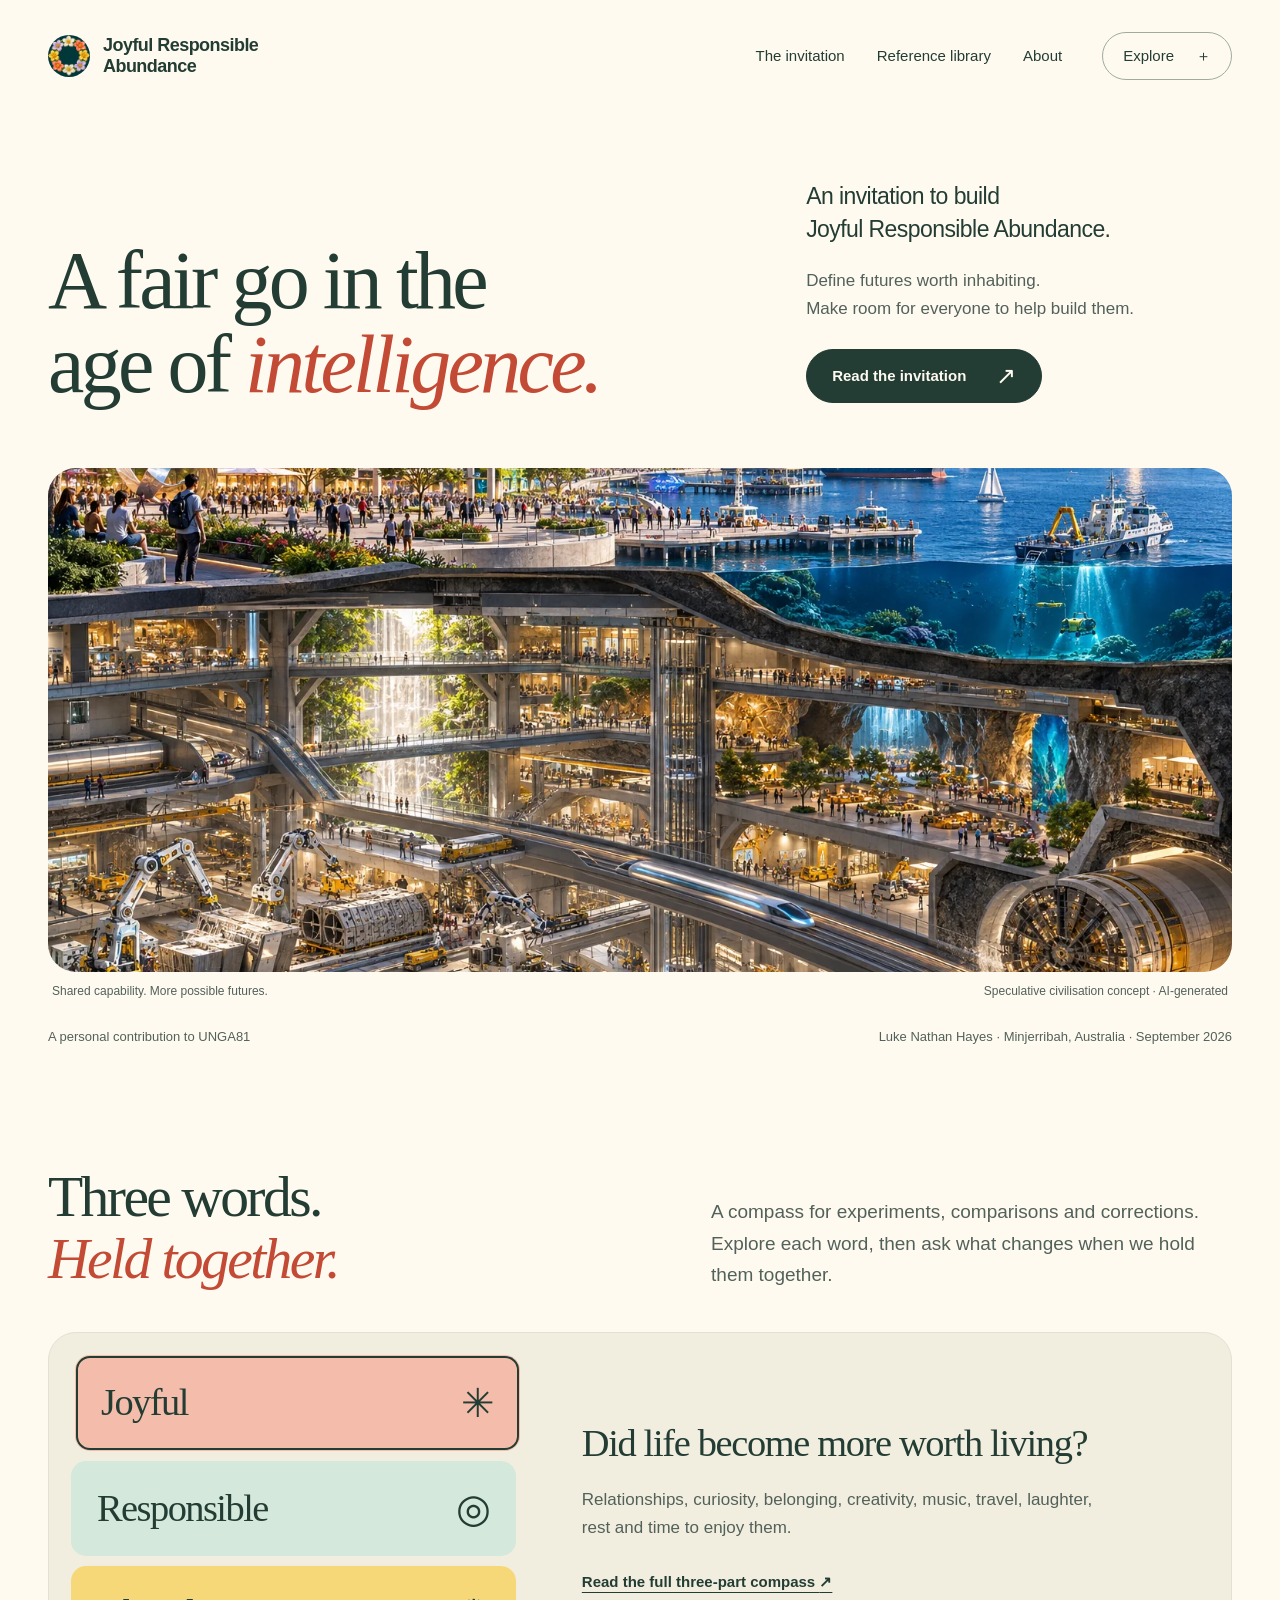
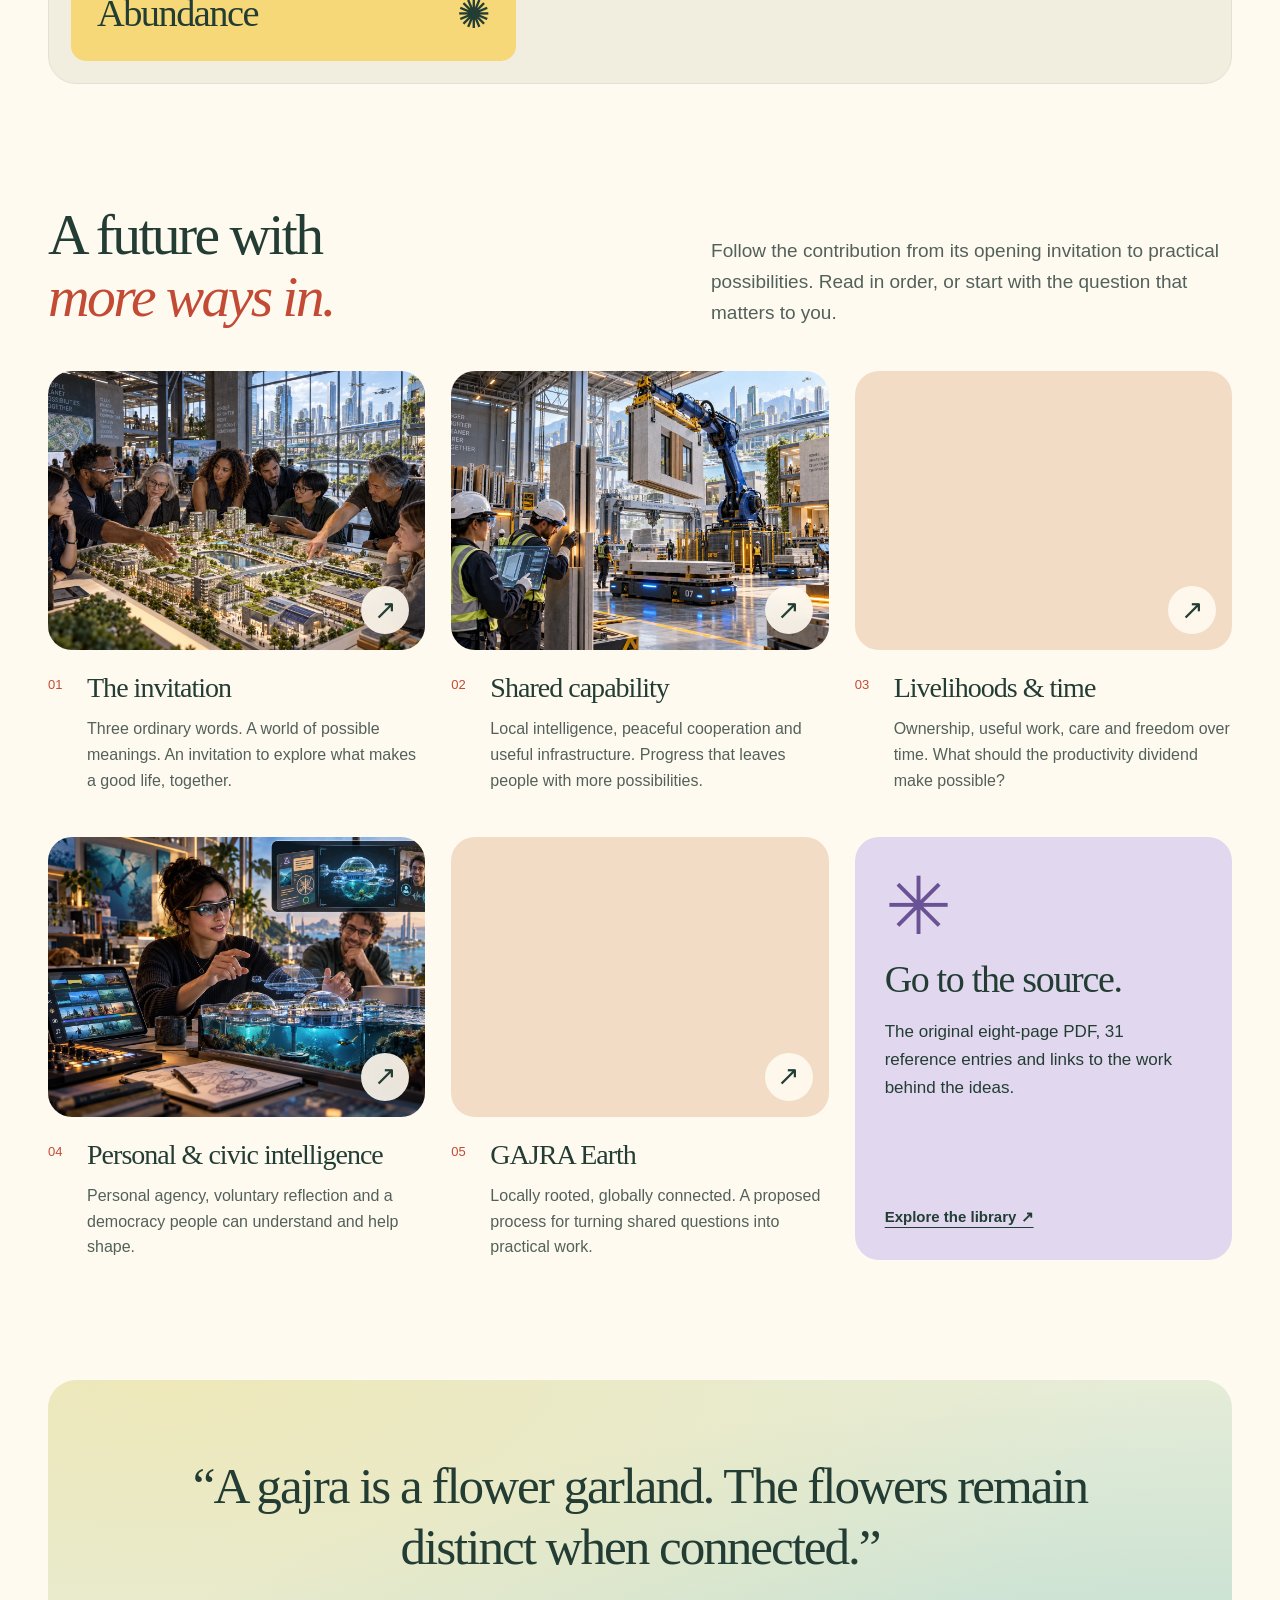
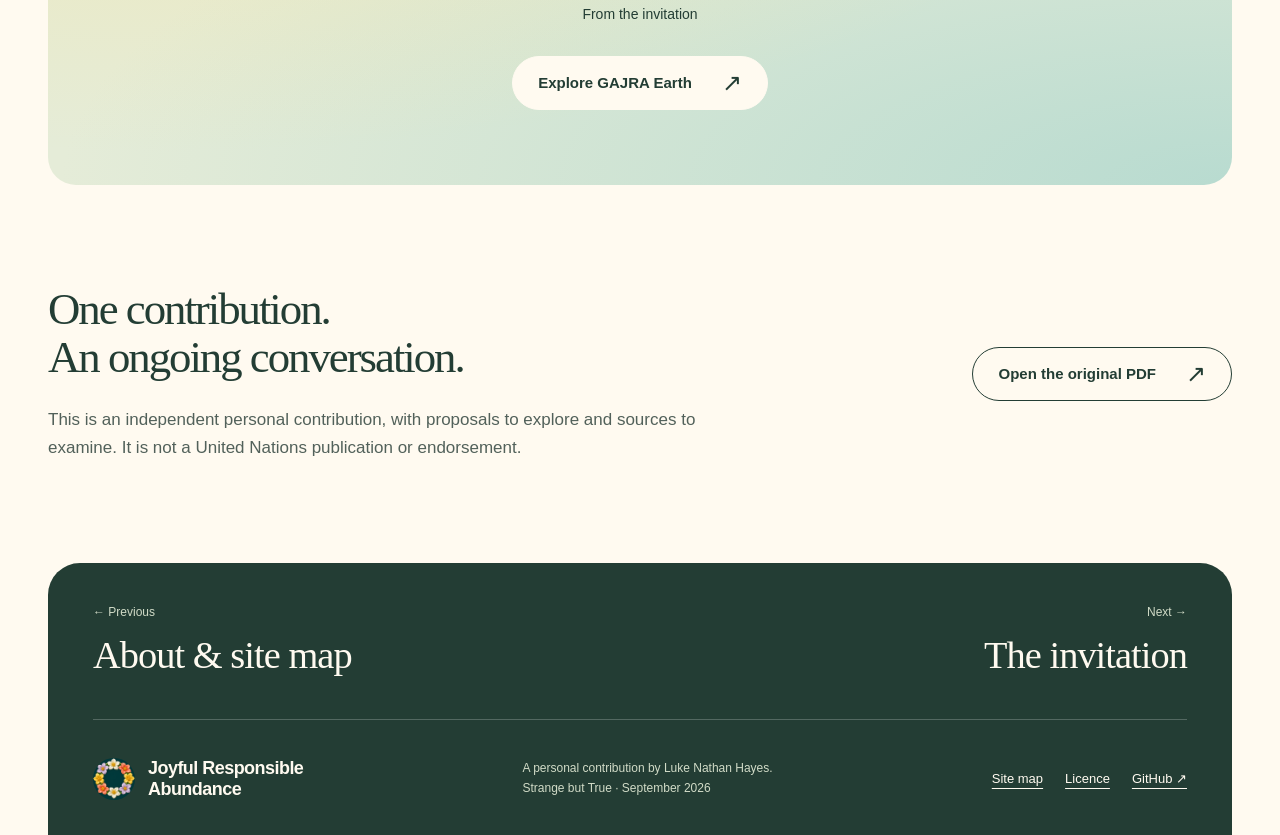
==== commit a874466d: "Publish three supporting submissions and updated linked contribution PDF" ====
--- a/index.html
+++ b/index.html
@@ -1,2 +1,2 @@
 <!doctype html>
-<html lang="en-AU"><head><meta charset="utf-8"><meta name="viewport" content="width=device-width, initial-scale=1"><meta name="theme-color" content="#fffaf0"><title>A fair go in the age of intelligence | Joyful Responsible Abundance</title><meta name="description" content="An invitation to build Joyful Responsible Abundance. A personal contribution to UNGA81 by Luke Nathan Hayes."><link rel="canonical" href="https://auraofintelligence.github.io/UNGA81-Luke-Hayes/"><meta property="og:type" content="website"><meta property="og:title" content="A fair go in the age of intelligence"><meta property="og:description" content="An invitation to build Joyful Responsible Abundance. A personal contribution to UNGA81 by Luke Nathan Hayes."><meta property="og:url" content="https://auraofintelligence.github.io/UNGA81-Luke-Hayes/"><meta property="og:image" content="https://auraofintelligence.github.io/UNGA81-Luke-Hayes/assets/images/social.jpg?v=civilisation-20260921"><meta property="og:image:alt" content="A speculative coastal generation city combines active public spaces with subterranean transport, robotic industry and material recovery."><meta name="twitter:card" content="summary_large_image"><link rel="icon" href="favicon.ico" sizes="16x16 32x32 48x48"><link rel="icon" href="assets/favicon-32.png" type="image/png" sizes="32x32"><link rel="apple-touch-icon" href="assets/apple-touch-icon.png"><link rel="manifest" href="site.webmanifest"><link rel="stylesheet" href="assets/site.css"><script src="assets/site.js" defer></script><script type="application/ld+json">{"@context": "https://schema.org", "@type": "WebPage", "name": "A fair go in the age of intelligence", "url": "https://auraofintelligence.github.io/UNGA81-Luke-Hayes/index.html", "description": "An invitation to build Joyful Responsible Abundance. A personal contribution to UNGA81 by Luke Nathan Hayes.", "inLanguage": "en-AU", "author": {"@type": "Person", "name": "Luke Nathan Hayes"}, "isPartOf": {"@type": "WebSite", "name": "Joyful Responsible Abundance", "url": "https://auraofintelligence.github.io/UNGA81-Luke-Hayes/"}}</script></head><body id="top" class="page-index"><a class="skip-link" href="#main">Skip to content</a><div class="reading-progress" aria-hidden="true"></div><header class="site-header wrap"><a class="brand" href="index.html" aria-label="Joyful Responsible Abundance home"><img class="brand-mark" src="assets/brand-garland.png" width="42" height="42" alt=""><span>Joyful Responsible<br>Abundance</span></a><nav class="desktop-nav" aria-label="Main"><a href="invitation.html" >The invitation</a><a href="library.html" >Reference library</a><a href="about.html" >About</a></nav><details class="site-menu"><summary>Explore <span aria-hidden="true">＋</span></summary><nav aria-label="All pages"><a href="index.html" aria-current="page">Overview</a><a href="invitation.html">The invitation</a><a href="capability.html">Shared capability</a><a href="livelihoods.html">Livelihoods &amp; time</a><a href="intelligence.html">Personal &amp; civic intelligence</a><a href="futures.html">GAJRA Earth</a><a href="library.html">Reference library</a><a href="about.html">About &amp; site map</a></nav></details></header><main id="main"><section class="home-intro wrap"><div><h1>A fair go in the<br>age of <em>intelligence.</em></h1></div><div class="intro-note"><p class="lead">An invitation to build<br><strong>Joyful Responsible Abundance.</strong></p><p>Define futures worth inhabiting.<br>Make room for everyone to help build them.</p><a class="button" href="invitation.html">Read the invitation <span aria-hidden="true">↗</span></a></div></section><figure class="hero-art wrap home-art"><img class="" src="assets/images/index-1536.webp?v=civilisation-20260921" srcset="assets/images/index-768.webp?v=civilisation-20260921 768w, assets/images/index-1536.webp?v=civilisation-20260921 1536w" sizes="(max-width: 760px) 100vw, 92vw" width="1536" height="1024" alt="A speculative coastal generation city combines active public spaces with subterranean transport, robotic industry and material recovery." fetchpriority="high" decoding="async"><figcaption><span>Shared capability. More possible futures.</span><span>Speculative civilisation concept · AI-generated</span></figcaption></figure><div class="byline wrap"><span>A personal contribution to UNGA81</span><span>Luke Nathan Hayes · Minjerribah, Australia · September 2026</span></div><section class="compass-section wrap" aria-labelledby="compass-title"><div class="section-heading"><h2 id="compass-title">Three words.<br><em>Held together.</em></h2><p>A compass for experiments, comparisons and corrections. Explore each word, then ask what changes when we hold them together.</p></div><div class="compass"><div class="compass-controls" aria-label="Explore the three words"><button class="compass-button joyful" data-word="joyful" aria-pressed="true">Joyful <span aria-hidden="true">✳</span></button><button class="compass-button responsible" data-word="responsible" aria-pressed="false">Responsible <span aria-hidden="true">◎</span></button><button class="compass-button abundance" data-word="abundance" aria-pressed="false">Abundance <span aria-hidden="true">✺</span></button></div><div class="compass-answer" aria-live="polite"><p id="compass-question">Did life become more worth living?</p><p id="compass-detail">Relationships, curiosity, belonging, creativity, music, travel, laughter, rest and time to enjoy them.</p><a class="text-link" href="invitation.html#a-three-part-compass">Read the full three-part compass <span aria-hidden="true">↗</span></a></div></div><noscript><p>Responsible: did we take responsibility for the consequences? Abundance: did useful capability become more abundant and more widely shared?</p></noscript></section><section class="wrap journey" id="explore"><div class="section-heading"><h2>A future with<br><em>more ways in.</em></h2><p>Follow the contribution from its opening invitation to practical possibilities. Read in order, or start with the question that matters to you.</p></div><div class="chapter-grid"><a class="chapter-card" href="invitation.html"><div class="card-art"><img class="" src="assets/images/invitation-1536.webp?v=civilisation-20260921" srcset="assets/images/invitation-768.webp?v=civilisation-20260921 768w, assets/images/invitation-1536.webp?v=civilisation-20260921 1536w" sizes="(max-width: 760px) 100vw, 92vw" width="1536" height="1024" alt="People discuss competing future-city plans in a contemporary public forum, overlooking a busy urban district." loading="lazy" decoding="async"><span class="circle-arrow" aria-hidden="true">↗</span></div><div class="card-copy"><span class="chapter-number">01</span><h3>The invitation</h3><p>Three ordinary words. A world of possible meanings. An invitation to explore what makes a good life, together.</p></div></a><a class="chapter-card" href="capability.html"><div class="card-art"><img class="" src="assets/images/capability-1536.webp?v=civilisation-20260921" srcset="assets/images/capability-768.webp?v=civilisation-20260921 768w, assets/images/capability-1536.webp?v=civilisation-20260921 1536w" sizes="(max-width: 760px) 100vw, 92vw" width="1536" height="1024" alt="People and industrial robots develop modular infrastructure inside a shared fabrication facility." loading="lazy" decoding="async"><span class="circle-arrow" aria-hidden="true">↗</span></div><div class="card-copy"><span class="chapter-number">02</span><h3>Shared capability</h3><p>Local intelligence, peaceful cooperation and useful infrastructure. Progress that leaves people with more possibilities.</p></div></a><a class="chapter-card" href="livelihoods.html"><div class="card-art"><img class="" src="assets/images/livelihoods-1536.webp?v=civilisation-20260921" srcset="assets/images/livelihoods-768.webp?v=civilisation-20260921 768w, assets/images/livelihoods-1536.webp?v=civilisation-20260921 1536w" sizes="(max-width: 760px) 100vw, 92vw" width="1536" height="1024" alt="A contemporary urban district combines robotic production with creative work, sport and shared public space." loading="lazy" decoding="async"><span class="circle-arrow" aria-hidden="true">↗</span></div><div class="card-copy"><span class="chapter-number">03</span><h3>Livelihoods &amp; time</h3><p>Ownership, useful work, care and freedom over time. What should the productivity dividend make possible?</p></div></a><a class="chapter-card" href="intelligence.html"><div class="card-art"><img class="" src="assets/images/intelligence-1536.webp?v=civilisation-20260921" srcset="assets/images/intelligence-768.webp?v=civilisation-20260921 768w, assets/images/intelligence-1536.webp?v=civilisation-20260921 1536w" sizes="(max-width: 760px) 100vw, 92vw" width="1536" height="1024" alt="A person uses smart glasses and a personal computer to connect creative work, memories and an ocean-habitat design." loading="lazy" decoding="async"><span class="circle-arrow" aria-hidden="true">↗</span></div><div class="card-copy"><span class="chapter-number">04</span><h3>Personal &amp; civic intelligence</h3><p>Personal agency, voluntary reflection and a democracy people can understand and help shape.</p></div></a><a class="chapter-card" href="futures.html"><div class="card-art"><img class="" src="assets/images/futures-1536.webp?v=civilisation-20260921" srcset="assets/images/futures-768.webp?v=civilisation-20260921 768w, assets/images/futures-1536.webp?v=civilisation-20260921 1536w" sizes="(max-width: 760px) 100vw, 92vw" width="1536" height="1024" alt="An imagined GAJRA gathering combines musicians, kinetic robotics and links to distinct local celebrations beneath an auroral Earth display." loading="lazy" decoding="async"><span class="circle-arrow" aria-hidden="true">↗</span></div><div class="card-copy"><span class="chapter-number">05</span><h3>GAJRA Earth</h3><p>Locally rooted, globally connected. A proposed process for turning shared questions into practical work.</p></div></a><a class="library-card" href="library.html"><span class="big-flower" aria-hidden="true">✳</span><h3>Go to the source.</h3><p>The original eight-page PDF, 29 reference entries and links to the work behind the ideas.</p><span class="text-link">Explore the library ↗</span></a></div></section><section class="quote-panel wrap"><blockquote>“A gajra is a flower garland. The flowers remain distinct when connected.”</blockquote><p>From the invitation</p><a class="button pale" href="futures.html">Explore GAJRA Earth <span aria-hidden="true">↗</span></a></section><section class="source-strip wrap"><div><h2>One contribution.<br>An ongoing conversation.</h2><p>This is an independent personal contribution, with proposals to explore and sources to examine. It is not a United Nations publication or endorsement.</p></div><a class="button outline" href="documents/UNGA81_Joyful_Responsible_Abundance_Refined.pdf">Open the original PDF <span aria-hidden="true">↗</span></a></section></main><footer class="wrap footer"><nav class="page-turns" aria-label="Previous and next pages"><a href="about.html"><small>← Previous</small><span>About &amp; site map</span></a><a href="invitation.html"><small>Next →</small><span>The invitation</span></a></nav><div class="footer-base"><a class="brand" href="index.html"><img class="brand-mark" src="assets/brand-garland.png" width="42" height="42" alt=""><span>Joyful Responsible<br>Abundance</span></a><p>A personal contribution by Luke Nathan Hayes.<br>Strange but True · September 2026</p><nav aria-label="Footer"><a href="about.html#site-map">Site map</a><a href="about.html#licence">Licence</a><a href="https://github.com/auraofintelligence/UNGA81-Luke-Hayes">GitHub ↗</a></nav></div></footer><a href="#top" class="back-top" aria-label="Back to top"><span aria-hidden="true">↑</span><span class="top-label">Top</span></a></body></html>+<html lang="en-AU"><head><meta charset="utf-8"><meta name="viewport" content="width=device-width, initial-scale=1"><meta name="theme-color" content="#fffaf0"><title>A fair go in the age of intelligence | Joyful Responsible Abundance</title><meta name="description" content="An invitation to build Joyful Responsible Abundance. A personal contribution to UNGA81 by Luke Nathan Hayes."><link rel="canonical" href="https://auraofintelligence.github.io/UNGA81-Luke-Hayes/"><meta property="og:type" content="website"><meta property="og:title" content="A fair go in the age of intelligence"><meta property="og:description" content="An invitation to build Joyful Responsible Abundance. A personal contribution to UNGA81 by Luke Nathan Hayes."><meta property="og:url" content="https://auraofintelligence.github.io/UNGA81-Luke-Hayes/"><meta property="og:image" content="https://auraofintelligence.github.io/UNGA81-Luke-Hayes/assets/images/social.jpg?v=civilisation-20260921b"><meta property="og:image:alt" content="A speculative coastal generation city combines active public spaces with subterranean transport, robotic industry and material recovery."><meta property="og:site_name" content="Joyful Responsible Abundance"><meta property="og:image:type" content="image/jpeg"><meta property="og:image:width" content="1200"><meta property="og:image:height" content="630"><meta name="twitter:card" content="summary_large_image"><meta name="twitter:title" content="A fair go in the age of intelligence"><meta name="twitter:description" content="An invitation to build Joyful Responsible Abundance. A personal contribution to UNGA81 by Luke Nathan Hayes."><meta name="twitter:image" content="https://auraofintelligence.github.io/UNGA81-Luke-Hayes/assets/images/social.jpg?v=civilisation-20260921b"><meta name="twitter:image:alt" content="A speculative coastal generation city combines active public spaces with subterranean transport, robotic industry and material recovery."><link rel="icon" href="favicon.ico" sizes="16x16 32x32 48x48"><link rel="icon" href="assets/favicon-32.png" type="image/png" sizes="32x32"><link rel="apple-touch-icon" href="assets/apple-touch-icon.png"><link rel="manifest" href="site.webmanifest"><link rel="stylesheet" href="assets/site.css"><script src="assets/site.js" defer></script><script type="application/ld+json">{"@context": "https://schema.org", "@type": "WebPage", "name": "A fair go in the age of intelligence", "url": "https://auraofintelligence.github.io/UNGA81-Luke-Hayes/index.html", "description": "An invitation to build Joyful Responsible Abundance. A personal contribution to UNGA81 by Luke Nathan Hayes.", "inLanguage": "en-AU", "author": {"@type": "Person", "name": "Luke Nathan Hayes"}, "isPartOf": {"@type": "WebSite", "name": "Joyful Responsible Abundance", "url": "https://auraofintelligence.github.io/UNGA81-Luke-Hayes/"}}</script></head><body id="top" class="page-index"><a class="skip-link" href="#main">Skip to content</a><div class="reading-progress" aria-hidden="true"></div><header class="site-header wrap"><a class="brand" href="index.html" aria-label="Joyful Responsible Abundance home"><img class="brand-mark" src="assets/brand-garland.png" width="42" height="42" alt=""><span>Joyful Responsible<br>Abundance</span></a><nav class="desktop-nav" aria-label="Main"><a href="invitation.html" >The invitation</a><a href="library.html" >Reference library</a><a href="about.html" >About</a></nav><details class="site-menu"><summary>Explore <span aria-hidden="true">＋</span></summary><nav aria-label="All pages"><a href="index.html" aria-current="page">Overview</a><a href="invitation.html">The invitation</a><a href="capability.html">Shared capability</a><a href="livelihoods.html">Livelihoods &amp; time</a><a href="intelligence.html">Personal &amp; civic intelligence</a><a href="futures.html">GAJRA Earth</a><a href="library.html">Reference library</a><a href="about.html">About &amp; site map</a></nav></details></header><main id="main"><section class="home-intro wrap"><div><h1>A fair go in the<br>age of <em>intelligence.</em></h1></div><div class="intro-note"><p class="lead">An invitation to build <br><strong>Joyful Responsible Abundance.</strong></p><p>Define futures worth inhabiting.<br>Make room for everyone to help build them.</p><a class="button" href="invitation.html">Read the invitation <span aria-hidden="true">↗</span></a></div></section><figure class="hero-art wrap home-art"><img class="" src="assets/images/index-1536.webp?v=civilisation-20260921b" srcset="assets/images/index-768.webp?v=civilisation-20260921b 768w, assets/images/index-1536.webp?v=civilisation-20260921b 1536w" sizes="(max-width: 760px) 100vw, 92vw" width="1536" height="1024" alt="A speculative coastal generation city combines active public spaces with subterranean transport, robotic industry and material recovery." fetchpriority="high" decoding="async"><figcaption><span>Shared capability. More possible futures.</span><span>Speculative civilisation concept · AI-generated</span></figcaption></figure><div class="byline wrap"><span>A personal contribution to UNGA81</span><span>Luke Nathan Hayes · Minjerribah, Australia · September 2026</span></div><section class="compass-section wrap" aria-labelledby="compass-title"><div class="section-heading"><h2 id="compass-title">Three words.<br><em>Held together.</em></h2><p>A compass for experiments, comparisons and corrections. Explore each word, then ask what changes when we hold them together.</p></div><div class="compass"><div class="compass-controls" aria-label="Explore the three words"><button class="compass-button joyful" data-word="joyful" aria-pressed="true">Joyful <span aria-hidden="true">✳</span></button><button class="compass-button responsible" data-word="responsible" aria-pressed="false">Responsible <span aria-hidden="true">◎</span></button><button class="compass-button abundance" data-word="abundance" aria-pressed="false">Abundance <span aria-hidden="true">✺</span></button></div><div class="compass-answer" aria-live="polite"><p id="compass-question">Did life become more worth living?</p><p id="compass-detail">Relationships, curiosity, belonging, creativity, music, travel, laughter, rest and time to enjoy them.</p><a class="text-link" href="invitation.html#a-three-part-compass">Read the full three-part compass <span aria-hidden="true">↗</span></a></div></div><noscript><p>Responsible: did we take responsibility for the consequences? Abundance: did useful capability become more abundant and more widely shared?</p></noscript></section><section class="wrap journey" id="explore"><div class="section-heading"><h2>A future with<br><em>more ways in.</em></h2><p>Follow the contribution from its opening invitation to practical possibilities. Read in order, or start with the question that matters to you.</p></div><div class="chapter-grid"><a class="chapter-card" href="invitation.html"><div class="card-art"><img class="" src="assets/images/invitation-1536.webp?v=civilisation-20260921b" srcset="assets/images/invitation-768.webp?v=civilisation-20260921b 768w, assets/images/invitation-1536.webp?v=civilisation-20260921b 1536w" sizes="(max-width: 760px) 100vw, 92vw" width="1536" height="1024" alt="People discuss competing future-city plans in a contemporary public forum, overlooking a busy urban district." loading="lazy" decoding="async"><span class="circle-arrow" aria-hidden="true">↗</span></div><div class="card-copy"><span class="chapter-number">01</span><h3>The invitation</h3><p>Three ordinary words. A world of possible meanings. An invitation to explore what makes a good life, together.</p></div></a><a class="chapter-card" href="capability.html"><div class="card-art"><img class="" src="assets/images/capability-1536.webp?v=civilisation-20260921b" srcset="assets/images/capability-768.webp?v=civilisation-20260921b 768w, assets/images/capability-1536.webp?v=civilisation-20260921b 1536w" sizes="(max-width: 760px) 100vw, 92vw" width="1536" height="1024" alt="People and industrial robots develop modular infrastructure inside a shared fabrication facility." loading="lazy" decoding="async"><span class="circle-arrow" aria-hidden="true">↗</span></div><div class="card-copy"><span class="chapter-number">02</span><h3>Shared capability</h3><p>Local intelligence, peaceful cooperation and useful infrastructure. Progress that leaves people with more possibilities.</p></div></a><a class="chapter-card" href="livelihoods.html"><div class="card-art"><img class="" src="assets/images/livelihoods-1536.webp?v=civilisation-20260921b" srcset="assets/images/livelihoods-768.webp?v=civilisation-20260921b 768w, assets/images/livelihoods-1536.webp?v=civilisation-20260921b 1536w" sizes="(max-width: 760px) 100vw, 92vw" width="1536" height="1024" alt="A contemporary urban district combines robotic production with creative work, sport and shared public space." loading="lazy" decoding="async"><span class="circle-arrow" aria-hidden="true">↗</span></div><div class="card-copy"><span class="chapter-number">03</span><h3>Livelihoods &amp; time</h3><p>Ownership, useful work, care and freedom over time. What should the productivity dividend make possible?</p></div></a><a class="chapter-card" href="intelligence.html"><div class="card-art"><img class="" src="assets/images/intelligence-1536.webp?v=civilisation-20260921b" srcset="assets/images/intelligence-768.webp?v=civilisation-20260921b 768w, assets/images/intelligence-1536.webp?v=civilisation-20260921b 1536w" sizes="(max-width: 760px) 100vw, 92vw" width="1536" height="1024" alt="A person uses smart glasses and a personal computer to connect creative work, memories and an ocean-habitat design." loading="lazy" decoding="async"><span class="circle-arrow" aria-hidden="true">↗</span></div><div class="card-copy"><span class="chapter-number">04</span><h3>Personal &amp; civic intelligence</h3><p>Personal agency, voluntary reflection and a democracy people can understand and help shape.</p></div></a><a class="chapter-card" href="futures.html"><div class="card-art"><img class="" src="assets/images/futures-1536.webp?v=civilisation-20260921b" srcset="assets/images/futures-768.webp?v=civilisation-20260921b 768w, assets/images/futures-1536.webp?v=civilisation-20260921b 1536w" sizes="(max-width: 760px) 100vw, 92vw" width="1536" height="1024" alt="An imagined GAJRA gathering combines musicians, kinetic robotics and links to distinct local celebrations beneath an auroral Earth display." loading="lazy" decoding="async"><span class="circle-arrow" aria-hidden="true">↗</span></div><div class="card-copy"><span class="chapter-number">05</span><h3>GAJRA Earth</h3><p>Locally rooted, globally connected. A proposed process for turning shared questions into practical work.</p></div></a><a class="library-card" href="library.html"><span class="big-flower" aria-hidden="true">✳</span><h3>Go to the source.</h3><p>The original eight-page PDF, 31 reference entries and links to the work behind the ideas.</p><span class="text-link">Explore the library ↗</span></a></div></section><section class="quote-panel wrap"><blockquote>“A gajra is a flower garland. The flowers remain distinct when connected.”</blockquote><p>From the invitation</p><a class="button pale" href="futures.html">Explore GAJRA Earth <span aria-hidden="true">↗</span></a></section><section class="source-strip wrap"><div><h2>One contribution.<br>An ongoing conversation.</h2><p>This is an independent personal contribution, with proposals to explore and sources to examine. It is not a United Nations publication or endorsement.</p></div><a class="button outline" href="documents/UNGA81_Joyful_Responsible_Abundance_Refined.pdf">Open the original PDF <span aria-hidden="true">↗</span></a></section></main><footer class="wrap footer"><nav class="page-turns" aria-label="Previous and next pages"><a href="about.html"><small>← Previous</small><span>About &amp; site map</span></a><a href="invitation.html"><small>Next →</small><span>The invitation</span></a></nav><div class="footer-base"><a class="brand" href="index.html"><img class="brand-mark" src="assets/brand-garland.png" width="42" height="42" alt=""><span>Joyful Responsible<br>Abundance</span></a><p>A personal contribution by Luke Nathan Hayes.<br>Strange but True · September 2026</p><nav aria-label="Footer"><a href="about.html#site-map">Site map</a><a href="about.html#licence">Licence</a><a href="https://github.com/auraofintelligence/UNGA81-Luke-Hayes">GitHub ↗</a></nav></div></footer><a href="#top" class="back-top" aria-label="Back to top"><span aria-hidden="true">↑</span><span class="top-label">Top</span></a></body></html>
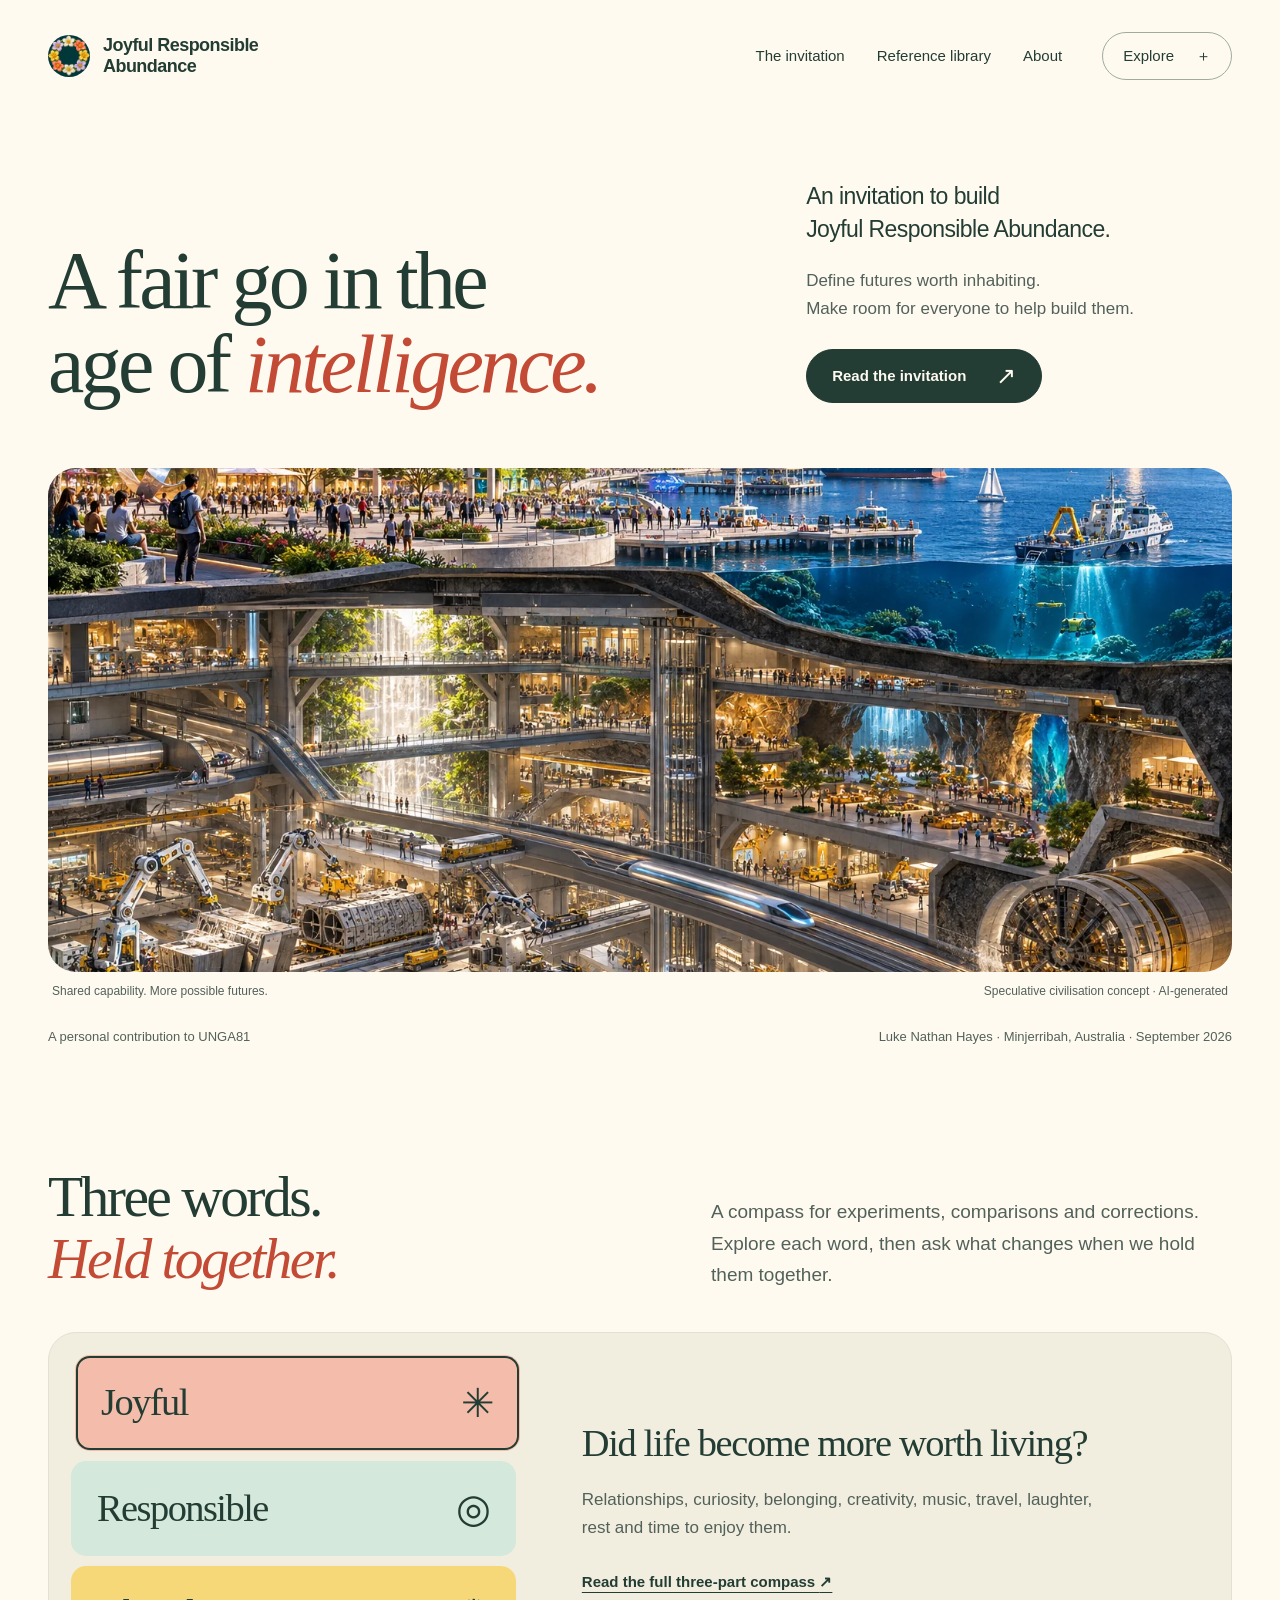
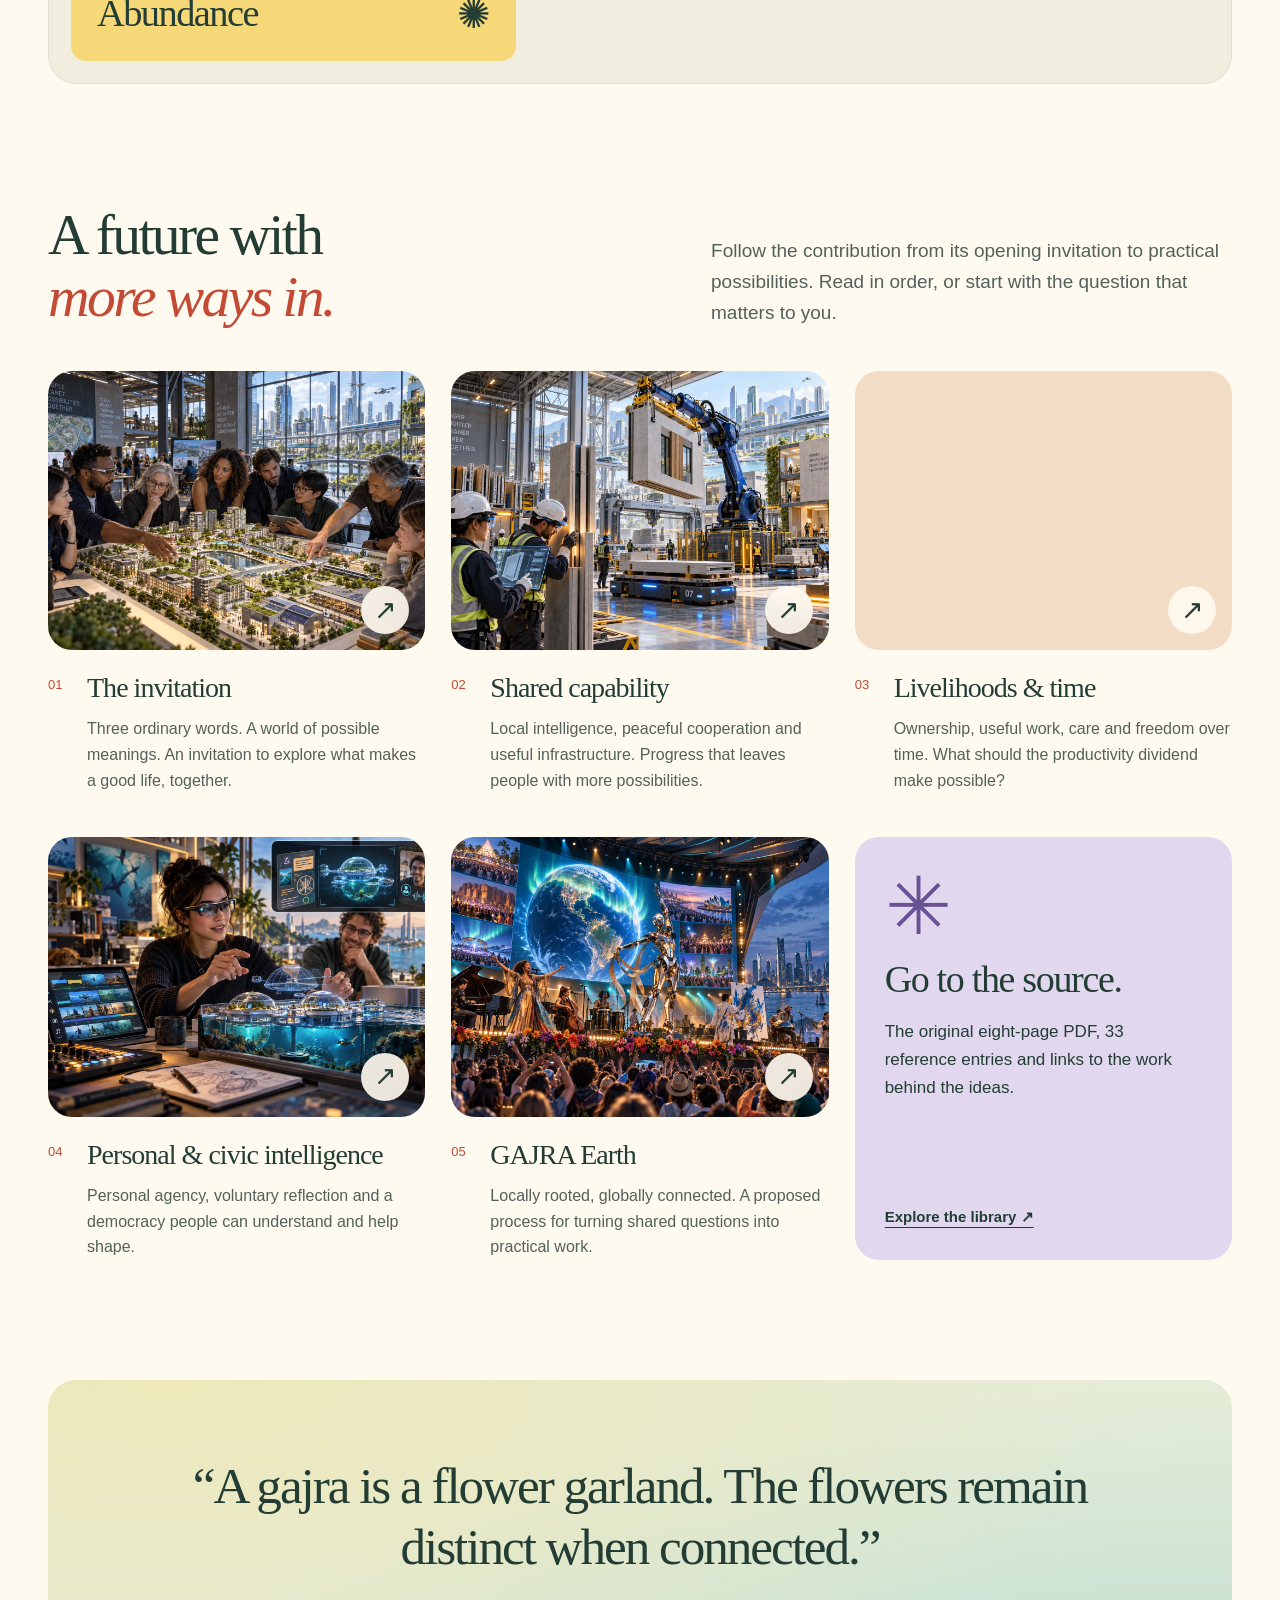
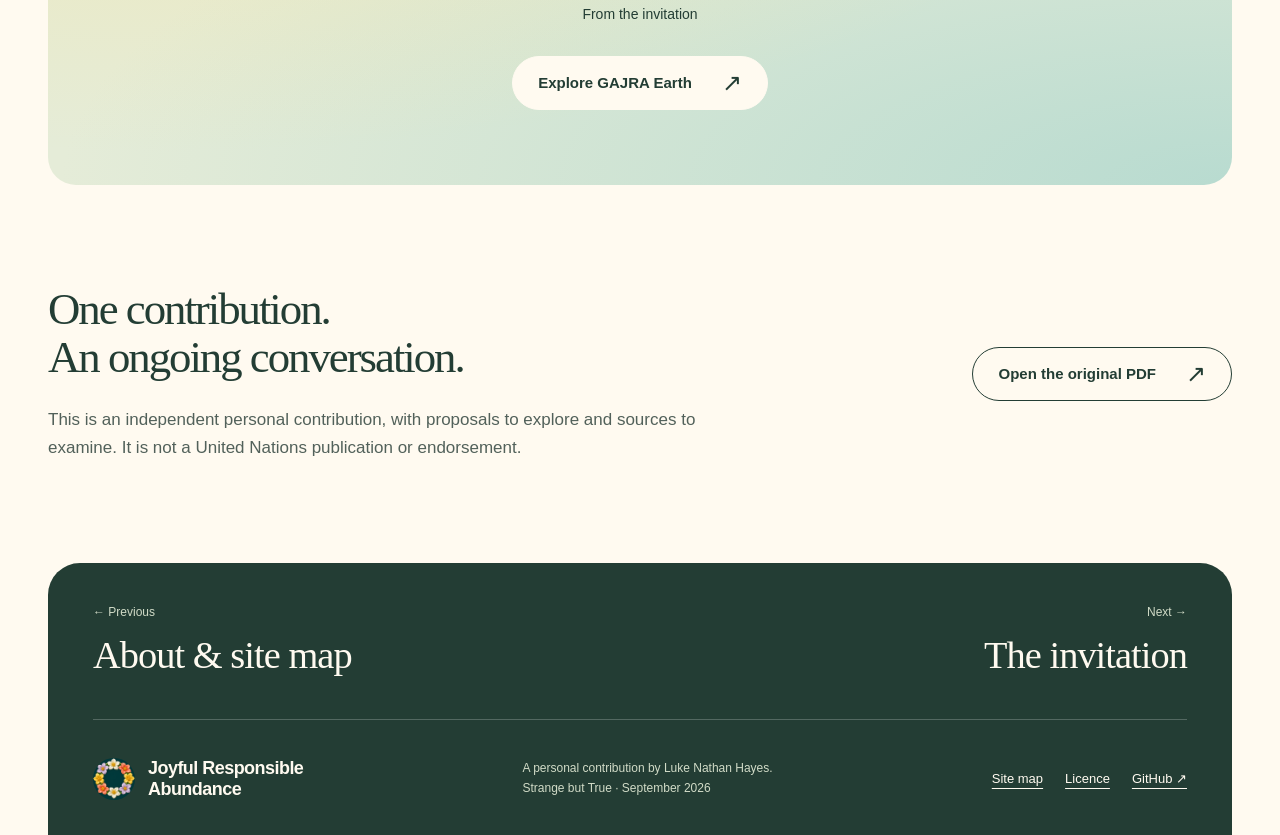
==== commit c25fe5e0: "Calculate public reference totals from the source register" ====
--- a/index.html
+++ b/index.html
@@ -1,2 +1,2 @@
 <!doctype html>
-<html lang="en-AU"><head><meta charset="utf-8"><meta name="viewport" content="width=device-width, initial-scale=1"><meta name="theme-color" content="#fffaf0"><title>A fair go in the age of intelligence | Joyful Responsible Abundance</title><meta name="description" content="An invitation to build Joyful Responsible Abundance. A personal contribution to UNGA81 by Luke Nathan Hayes."><link rel="canonical" href="https://auraofintelligence.github.io/UNGA81-Luke-Hayes/"><meta property="og:type" content="website"><meta property="og:title" content="A fair go in the age of intelligence"><meta property="og:description" content="An invitation to build Joyful Responsible Abundance. A personal contribution to UNGA81 by Luke Nathan Hayes."><meta property="og:url" content="https://auraofintelligence.github.io/UNGA81-Luke-Hayes/"><meta property="og:image" content="https://auraofintelligence.github.io/UNGA81-Luke-Hayes/assets/images/social.jpg?v=civilisation-20260921b"><meta property="og:image:alt" content="A speculative coastal generation city combines active public spaces with subterranean transport, robotic industry and material recovery."><meta property="og:site_name" content="Joyful Responsible Abundance"><meta property="og:image:type" content="image/jpeg"><meta property="og:image:width" content="1200"><meta property="og:image:height" content="630"><meta name="twitter:card" content="summary_large_image"><meta name="twitter:title" content="A fair go in the age of intelligence"><meta name="twitter:description" content="An invitation to build Joyful Responsible Abundance. A personal contribution to UNGA81 by Luke Nathan Hayes."><meta name="twitter:image" content="https://auraofintelligence.github.io/UNGA81-Luke-Hayes/assets/images/social.jpg?v=civilisation-20260921b"><meta name="twitter:image:alt" content="A speculative coastal generation city combines active public spaces with subterranean transport, robotic industry and material recovery."><link rel="icon" href="favicon.ico" sizes="16x16 32x32 48x48"><link rel="icon" href="assets/favicon-32.png" type="image/png" sizes="32x32"><link rel="apple-touch-icon" href="assets/apple-touch-icon.png"><link rel="manifest" href="site.webmanifest"><link rel="stylesheet" href="assets/site.css"><script src="assets/site.js" defer></script><script type="application/ld+json">{"@context": "https://schema.org", "@type": "WebPage", "name": "A fair go in the age of intelligence", "url": "https://auraofintelligence.github.io/UNGA81-Luke-Hayes/index.html", "description": "An invitation to build Joyful Responsible Abundance. A personal contribution to UNGA81 by Luke Nathan Hayes.", "inLanguage": "en-AU", "author": {"@type": "Person", "name": "Luke Nathan Hayes"}, "isPartOf": {"@type": "WebSite", "name": "Joyful Responsible Abundance", "url": "https://auraofintelligence.github.io/UNGA81-Luke-Hayes/"}}</script></head><body id="top" class="page-index"><a class="skip-link" href="#main">Skip to content</a><div class="reading-progress" aria-hidden="true"></div><header class="site-header wrap"><a class="brand" href="index.html" aria-label="Joyful Responsible Abundance home"><img class="brand-mark" src="assets/brand-garland.png" width="42" height="42" alt=""><span>Joyful Responsible<br>Abundance</span></a><nav class="desktop-nav" aria-label="Main"><a href="invitation.html" >The invitation</a><a href="library.html" >Reference library</a><a href="about.html" >About</a></nav><details class="site-menu"><summary>Explore <span aria-hidden="true">＋</span></summary><nav aria-label="All pages"><a href="index.html" aria-current="page">Overview</a><a href="invitation.html">The invitation</a><a href="capability.html">Shared capability</a><a href="livelihoods.html">Livelihoods &amp; time</a><a href="intelligence.html">Personal &amp; civic intelligence</a><a href="futures.html">GAJRA Earth</a><a href="library.html">Reference library</a><a href="about.html">About &amp; site map</a></nav></details></header><main id="main"><section class="home-intro wrap"><div><h1>A fair go in the<br>age of <em>intelligence.</em></h1></div><div class="intro-note"><p class="lead">An invitation to build <br><strong>Joyful Responsible Abundance.</strong></p><p>Define futures worth inhabiting.<br>Make room for everyone to help build them.</p><a class="button" href="invitation.html">Read the invitation <span aria-hidden="true">↗</span></a></div></section><figure class="hero-art wrap home-art"><img class="" src="assets/images/index-1536.webp?v=civilisation-20260921b" srcset="assets/images/index-768.webp?v=civilisation-20260921b 768w, assets/images/index-1536.webp?v=civilisation-20260921b 1536w" sizes="(max-width: 760px) 100vw, 92vw" width="1536" height="1024" alt="A speculative coastal generation city combines active public spaces with subterranean transport, robotic industry and material recovery." fetchpriority="high" decoding="async"><figcaption><span>Shared capability. More possible futures.</span><span>Speculative civilisation concept · AI-generated</span></figcaption></figure><div class="byline wrap"><span>A personal contribution to UNGA81</span><span>Luke Nathan Hayes · Minjerribah, Australia · September 2026</span></div><section class="compass-section wrap" aria-labelledby="compass-title"><div class="section-heading"><h2 id="compass-title">Three words.<br><em>Held together.</em></h2><p>A compass for experiments, comparisons and corrections. Explore each word, then ask what changes when we hold them together.</p></div><div class="compass"><div class="compass-controls" aria-label="Explore the three words"><button class="compass-button joyful" data-word="joyful" aria-pressed="true">Joyful <span aria-hidden="true">✳</span></button><button class="compass-button responsible" data-word="responsible" aria-pressed="false">Responsible <span aria-hidden="true">◎</span></button><button class="compass-button abundance" data-word="abundance" aria-pressed="false">Abundance <span aria-hidden="true">✺</span></button></div><div class="compass-answer" aria-live="polite"><p id="compass-question">Did life become more worth living?</p><p id="compass-detail">Relationships, curiosity, belonging, creativity, music, travel, laughter, rest and time to enjoy them.</p><a class="text-link" href="invitation.html#a-three-part-compass">Read the full three-part compass <span aria-hidden="true">↗</span></a></div></div><noscript><p>Responsible: did we take responsibility for the consequences? Abundance: did useful capability become more abundant and more widely shared?</p></noscript></section><section class="wrap journey" id="explore"><div class="section-heading"><h2>A future with<br><em>more ways in.</em></h2><p>Follow the contribution from its opening invitation to practical possibilities. Read in order, or start with the question that matters to you.</p></div><div class="chapter-grid"><a class="chapter-card" href="invitation.html"><div class="card-art"><img class="" src="assets/images/invitation-1536.webp?v=civilisation-20260921b" srcset="assets/images/invitation-768.webp?v=civilisation-20260921b 768w, assets/images/invitation-1536.webp?v=civilisation-20260921b 1536w" sizes="(max-width: 760px) 100vw, 92vw" width="1536" height="1024" alt="People discuss competing future-city plans in a contemporary public forum, overlooking a busy urban district." loading="lazy" decoding="async"><span class="circle-arrow" aria-hidden="true">↗</span></div><div class="card-copy"><span class="chapter-number">01</span><h3>The invitation</h3><p>Three ordinary words. A world of possible meanings. An invitation to explore what makes a good life, together.</p></div></a><a class="chapter-card" href="capability.html"><div class="card-art"><img class="" src="assets/images/capability-1536.webp?v=civilisation-20260921b" srcset="assets/images/capability-768.webp?v=civilisation-20260921b 768w, assets/images/capability-1536.webp?v=civilisation-20260921b 1536w" sizes="(max-width: 760px) 100vw, 92vw" width="1536" height="1024" alt="People and industrial robots develop modular infrastructure inside a shared fabrication facility." loading="lazy" decoding="async"><span class="circle-arrow" aria-hidden="true">↗</span></div><div class="card-copy"><span class="chapter-number">02</span><h3>Shared capability</h3><p>Local intelligence, peaceful cooperation and useful infrastructure. Progress that leaves people with more possibilities.</p></div></a><a class="chapter-card" href="livelihoods.html"><div class="card-art"><img class="" src="assets/images/livelihoods-1536.webp?v=civilisation-20260921b" srcset="assets/images/livelihoods-768.webp?v=civilisation-20260921b 768w, assets/images/livelihoods-1536.webp?v=civilisation-20260921b 1536w" sizes="(max-width: 760px) 100vw, 92vw" width="1536" height="1024" alt="A contemporary urban district combines robotic production with creative work, sport and shared public space." loading="lazy" decoding="async"><span class="circle-arrow" aria-hidden="true">↗</span></div><div class="card-copy"><span class="chapter-number">03</span><h3>Livelihoods &amp; time</h3><p>Ownership, useful work, care and freedom over time. What should the productivity dividend make possible?</p></div></a><a class="chapter-card" href="intelligence.html"><div class="card-art"><img class="" src="assets/images/intelligence-1536.webp?v=civilisation-20260921b" srcset="assets/images/intelligence-768.webp?v=civilisation-20260921b 768w, assets/images/intelligence-1536.webp?v=civilisation-20260921b 1536w" sizes="(max-width: 760px) 100vw, 92vw" width="1536" height="1024" alt="A person uses smart glasses and a personal computer to connect creative work, memories and an ocean-habitat design." loading="lazy" decoding="async"><span class="circle-arrow" aria-hidden="true">↗</span></div><div class="card-copy"><span class="chapter-number">04</span><h3>Personal &amp; civic intelligence</h3><p>Personal agency, voluntary reflection and a democracy people can understand and help shape.</p></div></a><a class="chapter-card" href="futures.html"><div class="card-art"><img class="" src="assets/images/futures-1536.webp?v=civilisation-20260921b" srcset="assets/images/futures-768.webp?v=civilisation-20260921b 768w, assets/images/futures-1536.webp?v=civilisation-20260921b 1536w" sizes="(max-width: 760px) 100vw, 92vw" width="1536" height="1024" alt="An imagined GAJRA gathering combines musicians, kinetic robotics and links to distinct local celebrations beneath an auroral Earth display." loading="lazy" decoding="async"><span class="circle-arrow" aria-hidden="true">↗</span></div><div class="card-copy"><span class="chapter-number">05</span><h3>GAJRA Earth</h3><p>Locally rooted, globally connected. A proposed process for turning shared questions into practical work.</p></div></a><a class="library-card" href="library.html"><span class="big-flower" aria-hidden="true">✳</span><h3>Go to the source.</h3><p>The original eight-page PDF, 31 reference entries and links to the work behind the ideas.</p><span class="text-link">Explore the library ↗</span></a></div></section><section class="quote-panel wrap"><blockquote>“A gajra is a flower garland. The flowers remain distinct when connected.”</blockquote><p>From the invitation</p><a class="button pale" href="futures.html">Explore GAJRA Earth <span aria-hidden="true">↗</span></a></section><section class="source-strip wrap"><div><h2>One contribution.<br>An ongoing conversation.</h2><p>This is an independent personal contribution, with proposals to explore and sources to examine. It is not a United Nations publication or endorsement.</p></div><a class="button outline" href="documents/UNGA81_Joyful_Responsible_Abundance_Refined.pdf">Open the original PDF <span aria-hidden="true">↗</span></a></section></main><footer class="wrap footer"><nav class="page-turns" aria-label="Previous and next pages"><a href="about.html"><small>← Previous</small><span>About &amp; site map</span></a><a href="invitation.html"><small>Next →</small><span>The invitation</span></a></nav><div class="footer-base"><a class="brand" href="index.html"><img class="brand-mark" src="assets/brand-garland.png" width="42" height="42" alt=""><span>Joyful Responsible<br>Abundance</span></a><p>A personal contribution by Luke Nathan Hayes.<br>Strange but True · September 2026</p><nav aria-label="Footer"><a href="about.html#site-map">Site map</a><a href="about.html#licence">Licence</a><a href="https://github.com/auraofintelligence/UNGA81-Luke-Hayes">GitHub ↗</a></nav></div></footer><a href="#top" class="back-top" aria-label="Back to top"><span aria-hidden="true">↑</span><span class="top-label">Top</span></a></body></html>+<html lang="en-AU"><head><meta charset="utf-8"><meta name="viewport" content="width=device-width, initial-scale=1"><meta name="theme-color" content="#fffaf0"><title>A fair go in the age of intelligence | Joyful Responsible Abundance</title><meta name="description" content="An invitation to build Joyful Responsible Abundance. A personal contribution to UNGA81 by Luke Nathan Hayes."><link rel="canonical" href="https://auraofintelligence.github.io/UNGA81-Luke-Hayes/"><meta property="og:type" content="website"><meta property="og:title" content="A fair go in the age of intelligence"><meta property="og:description" content="An invitation to build Joyful Responsible Abundance. A personal contribution to UNGA81 by Luke Nathan Hayes."><meta property="og:url" content="https://auraofintelligence.github.io/UNGA81-Luke-Hayes/"><meta property="og:image" content="https://auraofintelligence.github.io/UNGA81-Luke-Hayes/assets/images/social.jpg?v=civilisation-20260921b"><meta property="og:image:alt" content="A speculative coastal generation city combines active public spaces with subterranean transport, robotic industry and material recovery."><meta property="og:site_name" content="Joyful Responsible Abundance"><meta property="og:image:type" content="image/jpeg"><meta property="og:image:width" content="1200"><meta property="og:image:height" content="630"><meta name="twitter:card" content="summary_large_image"><meta name="twitter:title" content="A fair go in the age of intelligence"><meta name="twitter:description" content="An invitation to build Joyful Responsible Abundance. A personal contribution to UNGA81 by Luke Nathan Hayes."><meta name="twitter:image" content="https://auraofintelligence.github.io/UNGA81-Luke-Hayes/assets/images/social.jpg?v=civilisation-20260921b"><meta name="twitter:image:alt" content="A speculative coastal generation city combines active public spaces with subterranean transport, robotic industry and material recovery."><link rel="icon" href="favicon.ico" sizes="16x16 32x32 48x48"><link rel="icon" href="assets/favicon-32.png" type="image/png" sizes="32x32"><link rel="apple-touch-icon" href="assets/apple-touch-icon.png"><link rel="manifest" href="site.webmanifest"><link rel="stylesheet" href="assets/site.css"><script src="assets/site.js" defer></script><script type="application/ld+json">{"@context": "https://schema.org", "@type": "WebPage", "name": "A fair go in the age of intelligence", "url": "https://auraofintelligence.github.io/UNGA81-Luke-Hayes/index.html", "description": "An invitation to build Joyful Responsible Abundance. A personal contribution to UNGA81 by Luke Nathan Hayes.", "inLanguage": "en-AU", "author": {"@type": "Person", "name": "Luke Nathan Hayes"}, "isPartOf": {"@type": "WebSite", "name": "Joyful Responsible Abundance", "url": "https://auraofintelligence.github.io/UNGA81-Luke-Hayes/"}}</script></head><body id="top" class="page-index"><a class="skip-link" href="#main">Skip to content</a><div class="reading-progress" aria-hidden="true"></div><header class="site-header wrap"><a class="brand" href="index.html" aria-label="Joyful Responsible Abundance home"><img class="brand-mark" src="assets/brand-garland.png" width="42" height="42" alt=""><span>Joyful Responsible<br>Abundance</span></a><nav class="desktop-nav" aria-label="Main"><a href="invitation.html" >The invitation</a><a href="library.html" >Reference library</a><a href="about.html" >About</a></nav><details class="site-menu"><summary>Explore <span aria-hidden="true">＋</span></summary><nav aria-label="All pages"><a href="index.html" aria-current="page">Overview</a><a href="invitation.html">The invitation</a><a href="capability.html">Shared capability</a><a href="livelihoods.html">Livelihoods &amp; time</a><a href="intelligence.html">Personal &amp; civic intelligence</a><a href="futures.html">GAJRA Earth</a><a href="library.html">Reference library</a><a href="about.html">About &amp; site map</a></nav></details></header><main id="main"><section class="home-intro wrap"><div><h1>A fair go in the<br>age of <em>intelligence.</em></h1></div><div class="intro-note"><p class="lead">An invitation to build <br><strong>Joyful Responsible Abundance.</strong></p><p>Define futures worth inhabiting.<br>Make room for everyone to help build them.</p><a class="button" href="invitation.html">Read the invitation <span aria-hidden="true">↗</span></a></div></section><figure class="hero-art wrap home-art"><img class="" src="assets/images/index-1536.webp?v=civilisation-20260921b" srcset="assets/images/index-768.webp?v=civilisation-20260921b 768w, assets/images/index-1536.webp?v=civilisation-20260921b 1536w" sizes="(max-width: 760px) 100vw, 92vw" width="1536" height="1024" alt="A speculative coastal generation city combines active public spaces with subterranean transport, robotic industry and material recovery." fetchpriority="high" decoding="async"><figcaption><span>Shared capability. More possible futures.</span><span>Speculative civilisation concept · AI-generated</span></figcaption></figure><div class="byline wrap"><span>A personal contribution to UNGA81</span><span>Luke Nathan Hayes · Minjerribah, Australia · September 2026</span></div><section class="compass-section wrap" aria-labelledby="compass-title"><div class="section-heading"><h2 id="compass-title">Three words.<br><em>Held together.</em></h2><p>A compass for experiments, comparisons and corrections. Explore each word, then ask what changes when we hold them together.</p></div><div class="compass"><div class="compass-controls" aria-label="Explore the three words"><button class="compass-button joyful" data-word="joyful" aria-pressed="true">Joyful <span aria-hidden="true">✳</span></button><button class="compass-button responsible" data-word="responsible" aria-pressed="false">Responsible <span aria-hidden="true">◎</span></button><button class="compass-button abundance" data-word="abundance" aria-pressed="false">Abundance <span aria-hidden="true">✺</span></button></div><div class="compass-answer" aria-live="polite"><p id="compass-question">Did life become more worth living?</p><p id="compass-detail">Relationships, curiosity, belonging, creativity, music, travel, laughter, rest and time to enjoy them.</p><a class="text-link" href="invitation.html#a-three-part-compass">Read the full three-part compass <span aria-hidden="true">↗</span></a></div></div><noscript><p>Responsible: did we take responsibility for the consequences? Abundance: did useful capability become more abundant and more widely shared?</p></noscript></section><section class="wrap journey" id="explore"><div class="section-heading"><h2>A future with<br><em>more ways in.</em></h2><p>Follow the contribution from its opening invitation to practical possibilities. Read in order, or start with the question that matters to you.</p></div><div class="chapter-grid"><a class="chapter-card" href="invitation.html"><div class="card-art"><img class="" src="assets/images/invitation-1536.webp?v=civilisation-20260921b" srcset="assets/images/invitation-768.webp?v=civilisation-20260921b 768w, assets/images/invitation-1536.webp?v=civilisation-20260921b 1536w" sizes="(max-width: 760px) 100vw, 92vw" width="1536" height="1024" alt="People discuss competing future-city plans in a contemporary public forum, overlooking a busy urban district." loading="lazy" decoding="async"><span class="circle-arrow" aria-hidden="true">↗</span></div><div class="card-copy"><span class="chapter-number">01</span><h3>The invitation</h3><p>Three ordinary words. A world of possible meanings. An invitation to explore what makes a good life, together.</p></div></a><a class="chapter-card" href="capability.html"><div class="card-art"><img class="" src="assets/images/capability-1536.webp?v=civilisation-20260921b" srcset="assets/images/capability-768.webp?v=civilisation-20260921b 768w, assets/images/capability-1536.webp?v=civilisation-20260921b 1536w" sizes="(max-width: 760px) 100vw, 92vw" width="1536" height="1024" alt="People and industrial robots develop modular infrastructure inside a shared fabrication facility." loading="lazy" decoding="async"><span class="circle-arrow" aria-hidden="true">↗</span></div><div class="card-copy"><span class="chapter-number">02</span><h3>Shared capability</h3><p>Local intelligence, peaceful cooperation and useful infrastructure. Progress that leaves people with more possibilities.</p></div></a><a class="chapter-card" href="livelihoods.html"><div class="card-art"><img class="" src="assets/images/livelihoods-1536.webp?v=civilisation-20260921b" srcset="assets/images/livelihoods-768.webp?v=civilisation-20260921b 768w, assets/images/livelihoods-1536.webp?v=civilisation-20260921b 1536w" sizes="(max-width: 760px) 100vw, 92vw" width="1536" height="1024" alt="A contemporary urban district combines robotic production with creative work, sport and shared public space." loading="lazy" decoding="async"><span class="circle-arrow" aria-hidden="true">↗</span></div><div class="card-copy"><span class="chapter-number">03</span><h3>Livelihoods &amp; time</h3><p>Ownership, useful work, care and freedom over time. What should the productivity dividend make possible?</p></div></a><a class="chapter-card" href="intelligence.html"><div class="card-art"><img class="" src="assets/images/intelligence-1536.webp?v=civilisation-20260921b" srcset="assets/images/intelligence-768.webp?v=civilisation-20260921b 768w, assets/images/intelligence-1536.webp?v=civilisation-20260921b 1536w" sizes="(max-width: 760px) 100vw, 92vw" width="1536" height="1024" alt="A person uses smart glasses and a personal computer to connect creative work, memories and an ocean-habitat design." loading="lazy" decoding="async"><span class="circle-arrow" aria-hidden="true">↗</span></div><div class="card-copy"><span class="chapter-number">04</span><h3>Personal &amp; civic intelligence</h3><p>Personal agency, voluntary reflection and a democracy people can understand and help shape.</p></div></a><a class="chapter-card" href="futures.html"><div class="card-art"><img class="" src="assets/images/futures-1536.webp?v=civilisation-20260921b" srcset="assets/images/futures-768.webp?v=civilisation-20260921b 768w, assets/images/futures-1536.webp?v=civilisation-20260921b 1536w" sizes="(max-width: 760px) 100vw, 92vw" width="1536" height="1024" alt="An imagined GAJRA gathering combines musicians, kinetic robotics and links to distinct local celebrations beneath an auroral Earth display." loading="lazy" decoding="async"><span class="circle-arrow" aria-hidden="true">↗</span></div><div class="card-copy"><span class="chapter-number">05</span><h3>GAJRA Earth</h3><p>Locally rooted, globally connected. A proposed process for turning shared questions into practical work.</p></div></a><a class="library-card" href="library.html"><span class="big-flower" aria-hidden="true">✳</span><h3>Go to the source.</h3><p>The original eight-page PDF, 33 reference entries and links to the work behind the ideas.</p><span class="text-link">Explore the library ↗</span></a></div></section><section class="quote-panel wrap"><blockquote>“A gajra is a flower garland. The flowers remain distinct when connected.”</blockquote><p>From the invitation</p><a class="button pale" href="futures.html">Explore GAJRA Earth <span aria-hidden="true">↗</span></a></section><section class="source-strip wrap"><div><h2>One contribution.<br>An ongoing conversation.</h2><p>This is an independent personal contribution, with proposals to explore and sources to examine. It is not a United Nations publication or endorsement.</p></div><a class="button outline" href="documents/UNGA81_Joyful_Responsible_Abundance_Refined.pdf">Open the original PDF <span aria-hidden="true">↗</span></a></section></main><footer class="wrap footer"><nav class="page-turns" aria-label="Previous and next pages"><a href="about.html"><small>← Previous</small><span>About &amp; site map</span></a><a href="invitation.html"><small>Next →</small><span>The invitation</span></a></nav><div class="footer-base"><a class="brand" href="index.html"><img class="brand-mark" src="assets/brand-garland.png" width="42" height="42" alt=""><span>Joyful Responsible<br>Abundance</span></a><p>A personal contribution by Luke Nathan Hayes.<br>Strange but True · September 2026</p><nav aria-label="Footer"><a href="about.html#site-map">Site map</a><a href="about.html#licence">Licence</a><a href="https://github.com/auraofintelligence/UNGA81-Luke-Hayes">GitHub ↗</a></nav></div></footer><a href="#top" class="back-top" aria-label="Back to top"><span aria-hidden="true">↑</span><span class="top-label">Top</span></a></body></html>
